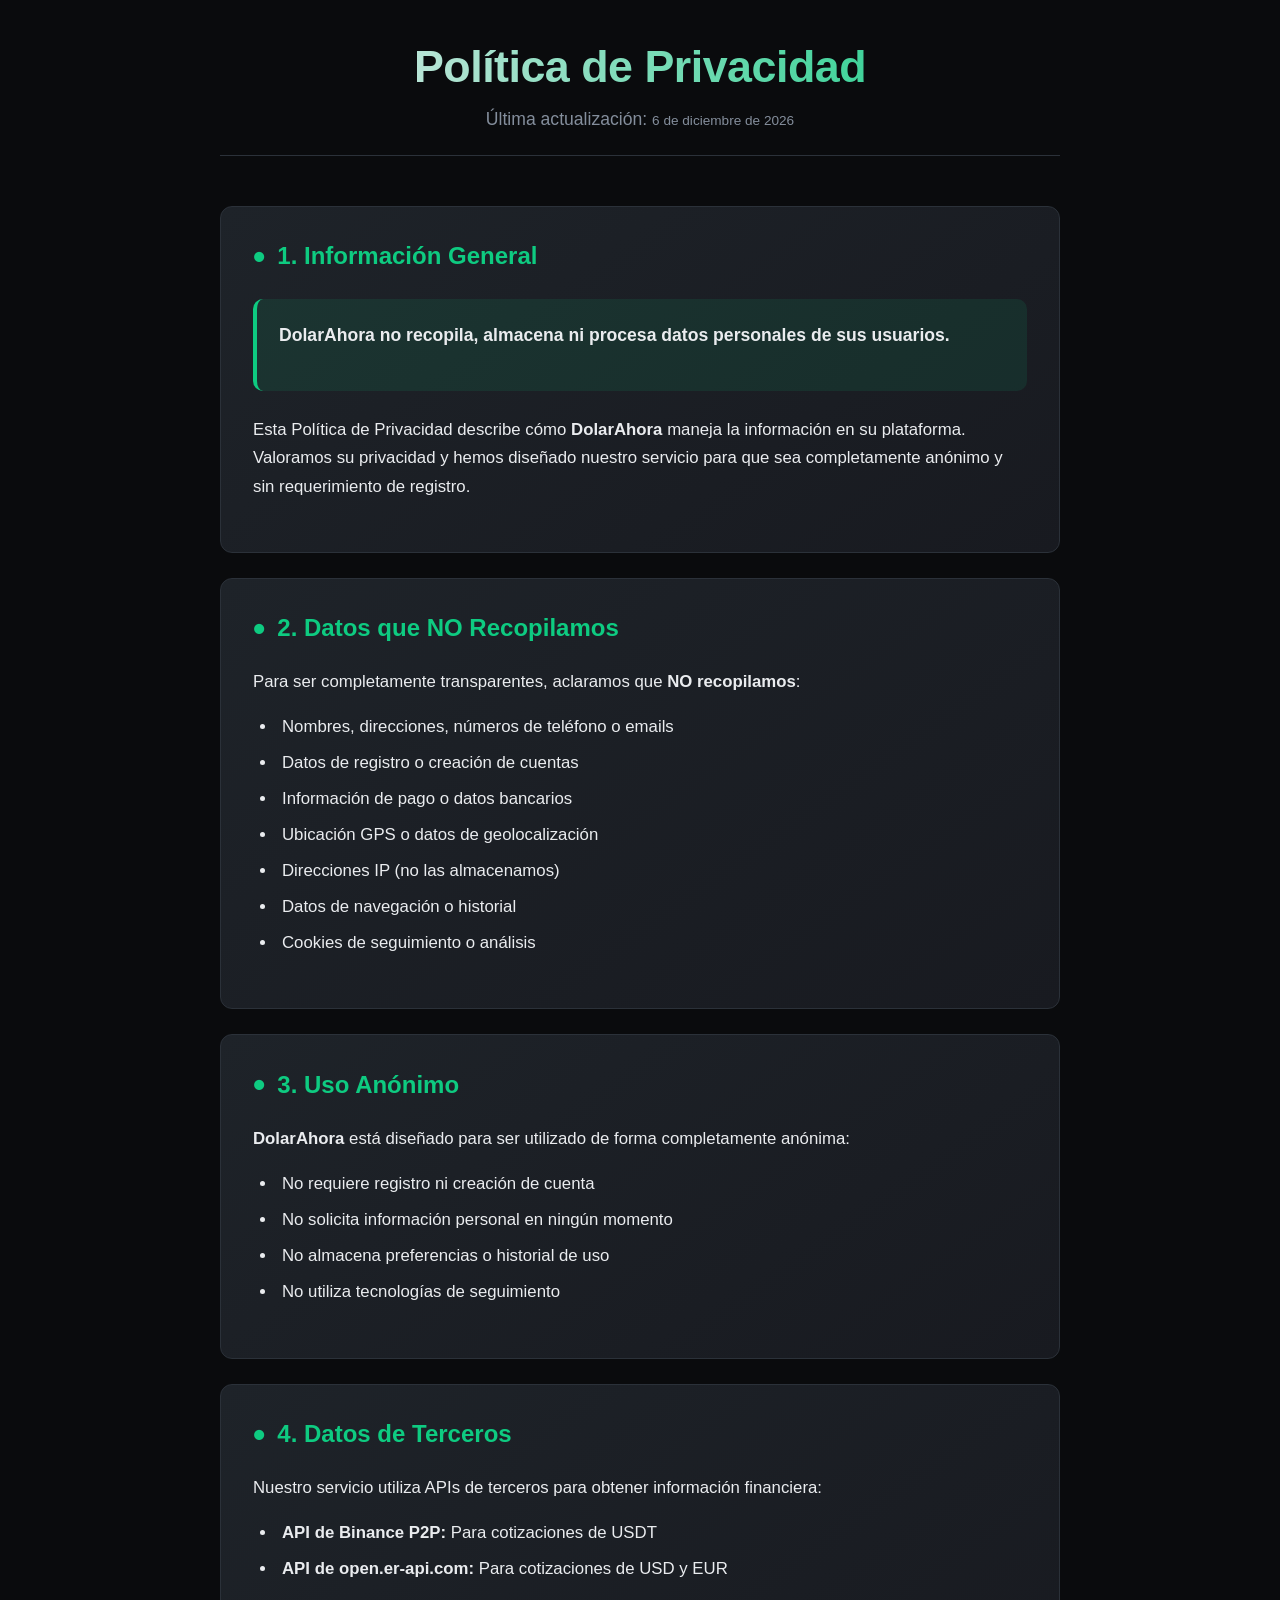
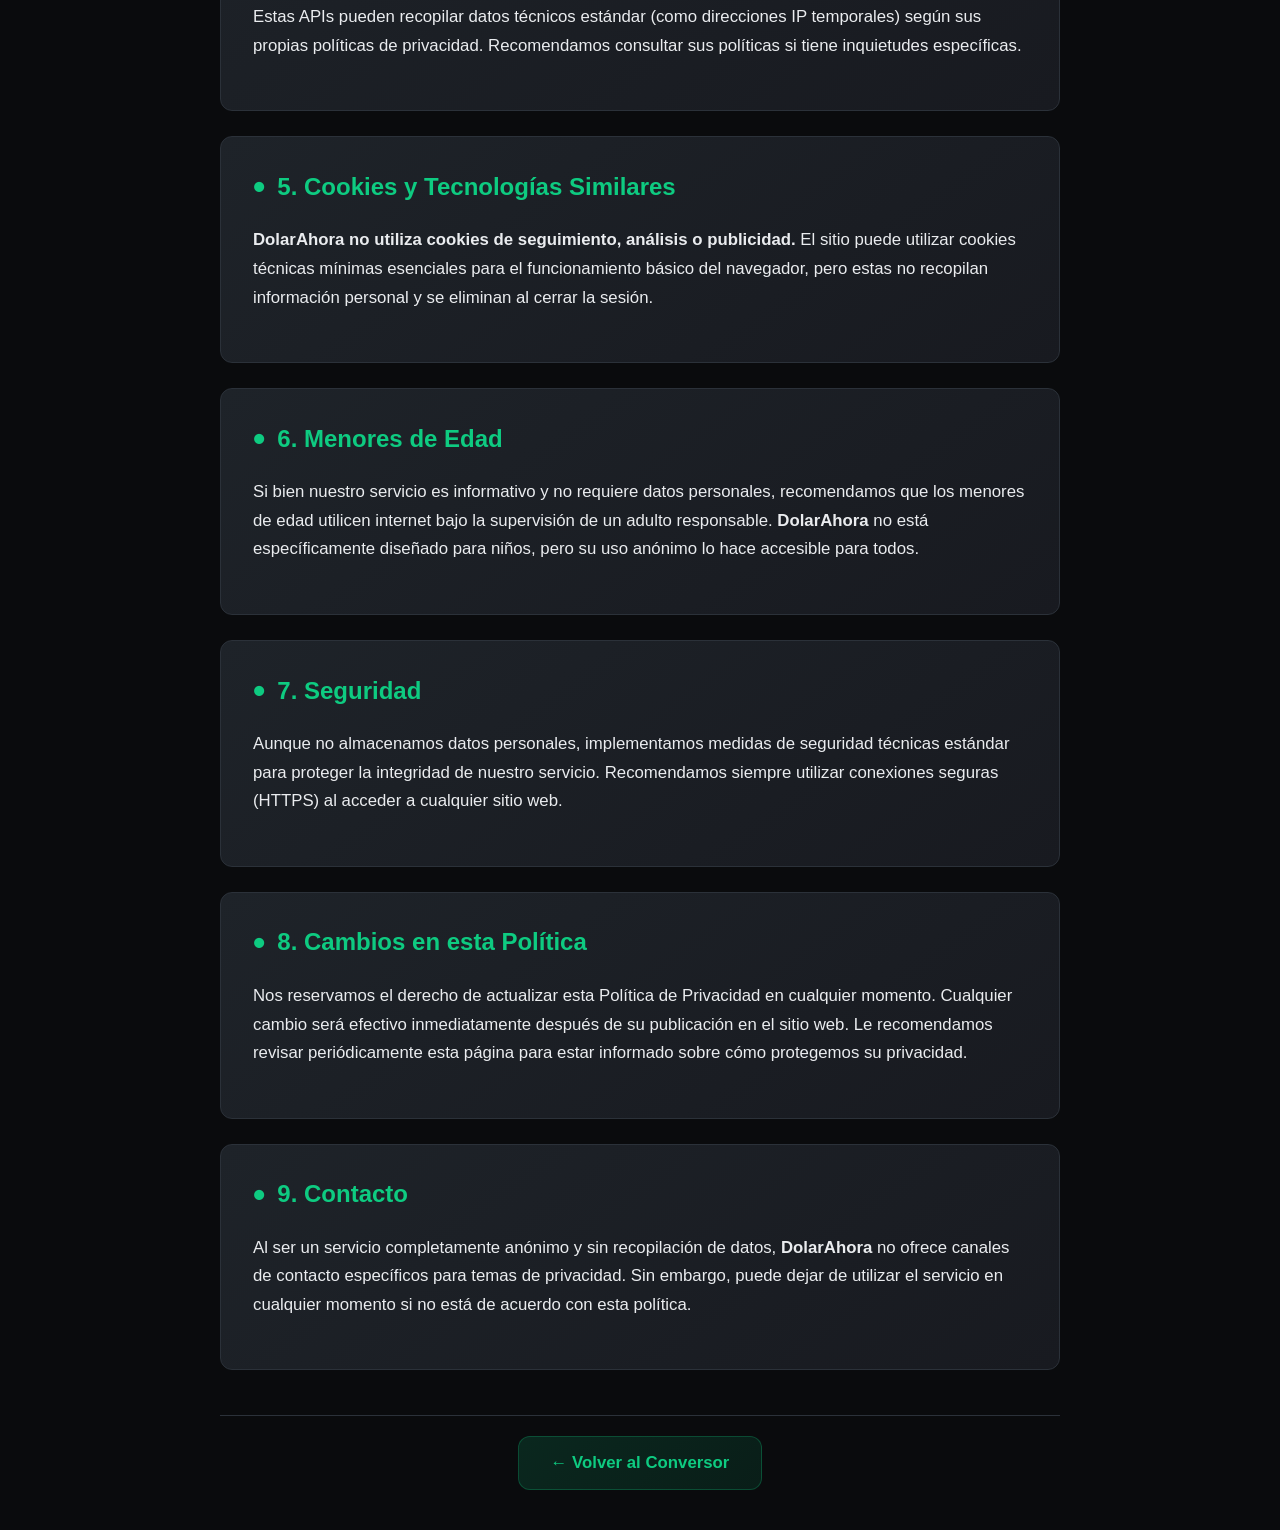
==== privacidad.html @ 1f5fb0c5 "Primer commit" ====
<!DOCTYPE html>
<html lang="es">
<head>
    <meta charset="UTF-8">
    <meta name="viewport" content="width=device-width, initial-scale=1.0">

    <link rel="icon" type="image/x-icon" href="logo.svg">
    <title>Política de Privacidad | DolarAhora</title>
    <link rel="stylesheet" href="style.css">
</head>
<body>
    <div class="contenedor-legal">
        <header class="encabezado-legal">
            <h1>Política de Privacidad</h1>
            <p class="subtitulo-legal">Última actualización: <span id="fechaActual"></span></p>
        </header>
        
        <main>
            <section class="seccion-legal">
                <h2 class="titulo-seccion">1. Información General</h2>
                <div class="contenido-seccion">
                    <div class="bloque-destacado bloque-informativo">
                        <p><strong>DolarAhora no recopila, almacena ni procesa datos personales de sus usuarios.</strong></p>
                    </div>
                    <p>Esta Política de Privacidad describe cómo <strong>DolarAhora</strong> maneja la información en su plataforma. Valoramos su privacidad y hemos diseñado nuestro servicio para que sea completamente anónimo y sin requerimiento de registro.</p>
                </div>
            </section>
            
            <section class="seccion-legal">
                <h2 class="titulo-seccion">2. Datos que NO Recopilamos</h2>
                <div class="contenido-seccion">
                    <p>Para ser completamente transparentes, aclaramos que <strong>NO recopilamos</strong>:</p>
                    <ul>
                        <li>Nombres, direcciones, números de teléfono o emails</li>
                        <li>Datos de registro o creación de cuentas</li>
                        <li>Información de pago o datos bancarios</li>
                        <li>Ubicación GPS o datos de geolocalización</li>
                        <li>Direcciones IP (no las almacenamos)</li>
                        <li>Datos de navegación o historial</li>
                        <li>Cookies de seguimiento o análisis</li>
                    </ul>
                </div>
            </section>
            
            <section class="seccion-legal">
                <h2 class="titulo-seccion">3. Uso Anónimo</h2>
                <div class="contenido-seccion">
                    <p><strong>DolarAhora</strong> está diseñado para ser utilizado de forma completamente anónima:</p>
                    <ul>
                        <li>No requiere registro ni creación de cuenta</li>
                        <li>No solicita información personal en ningún momento</li>
                        <li>No almacena preferencias o historial de uso</li>
                        <li>No utiliza tecnologías de seguimiento</li>
                    </ul>
                </div>
            </section>
            
            <section class="seccion-legal">
                <h2 class="titulo-seccion">4. Datos de Terceros</h2>
                <div class="contenido-seccion">
                    <p>Nuestro servicio utiliza APIs de terceros para obtener información financiera:</p>
                    <ul>
                        <li><strong>API de Binance P2P:</strong> Para cotizaciones de USDT</li>
                        <li><strong>API de open.er-api.com:</strong> Para cotizaciones de USD y EUR</li>
                    </ul>
                    <p>Estas APIs pueden recopilar datos técnicos estándar (como direcciones IP temporales) según sus propias políticas de privacidad. Recomendamos consultar sus políticas si tiene inquietudes específicas.</p>
                </div>
            </section>
            
            <section class="seccion-legal">
                <h2 class="titulo-seccion">5. Cookies y Tecnologías Similares</h2>
                <div class="contenido-seccion">
                    <p><strong>DolarAhora no utiliza cookies de seguimiento, análisis o publicidad.</strong> El sitio puede utilizar cookies técnicas mínimas esenciales para el funcionamiento básico del navegador, pero estas no recopilan información personal y se eliminan al cerrar la sesión.</p>
                </div>
            </section>
            
            <section class="seccion-legal">
                <h2 class="titulo-seccion">6. Menores de Edad</h2>
                <div class="contenido-seccion">
                    <p>Si bien nuestro servicio es informativo y no requiere datos personales, recomendamos que los menores de edad utilicen internet bajo la supervisión de un adulto responsable. <strong>DolarAhora</strong> no está específicamente diseñado para niños, pero su uso anónimo lo hace accesible para todos.</p>
                </div>
            </section>
            
            <section class="seccion-legal">
                <h2 class="titulo-seccion">7. Seguridad</h2>
                <div class="contenido-seccion">
                    <p>Aunque no almacenamos datos personales, implementamos medidas de seguridad técnicas estándar para proteger la integridad de nuestro servicio. Recomendamos siempre utilizar conexiones seguras (HTTPS) al acceder a cualquier sitio web.</p>
                </div>
            </section>
            
            <section class="seccion-legal">
                <h2 class="titulo-seccion">8. Cambios en esta Política</h2>
                <div class="contenido-seccion">
                    <p>Nos reservamos el derecho de actualizar esta Política de Privacidad en cualquier momento. Cualquier cambio será efectivo inmediatamente después de su publicación en el sitio web. Le recomendamos revisar periódicamente esta página para estar informado sobre cómo protegemos su privacidad.</p>
                </div>
            </section>
            
            <section class="seccion-legal">
                <h2 class="titulo-seccion">9. Contacto</h2>
                <div class="contenido-seccion">
                    <p>Al ser un servicio completamente anónimo y sin recopilación de datos, <strong>DolarAhora</strong> no ofrece canales de contacto específicos para temas de privacidad. Sin embargo, puede dejar de utilizar el servicio en cualquier momento si no está de acuerdo con esta política.</p>
                </div>
            </section>
            
            <div class="contenedor-boton">
                <a href="index.html" class="boton-volver">← Volver al Conversor</a>
            </div>
        </main>
    </div>
    
    <script>
        // Actualizar fecha automáticamente
        document.getElementById('fechaActual').textContent = new Date().toLocaleDateString('es-ES', {
            year: 'numeric',
            month: 'long',
            day: 'numeric'
        });
    </script>
</body>
</html>
---- style.css ----
/* =================== RESET Y CONFIGURACIÓN BASE =================== */ 
* {
    margin: 0;
    padding: 0;
    box-sizing: border-box;
    font-family: 'Inter', -apple-system, BlinkMacSystemFont, 'Segoe UI', Roboto, Oxygen, Ubuntu, sans-serif;
}

body {
    background-color: #0A0B0D;
    color: #EAECEF;
    min-height: 100vh;
    overflow-x: hidden;
}

.contenedorPrincipal {
    max-width: 1400px;
    margin: 0 auto;
    padding: 20px;
    min-height: 100vh;
    display: flex;
    flex-direction: column;
}

/* =================== CONTENEDORES LEGALES =================== */
.contenedor-legal {
    max-width: 900px;
    margin: 0 auto;
    padding: clamp(30px, 5vw, 40px) clamp(20px, 3vw, 30px);
    display: flex;
    flex-direction: column;
    min-height: 100vh;
}

/* =================== ENCABEZADO =================== */
.encabezadoPrincipal {
    display: flex;
    justify-content: space-between;
    align-items: center;
    padding: 20px 0;
    margin-bottom: 30px;
    border-bottom: 1px solid #2B3139;
    flex-wrap: wrap;
    gap: 15px;
}

.logo {
    min-width: 200px;
}

.logo h1 {
    font-size: clamp(1.8rem, 4vw, 2.2rem);
    font-weight: 700;
    background: linear-gradient(90deg, #EAECEF, #0ECB81);
    -webkit-background-clip: text;
    background-clip: text;
    color: transparent;
    letter-spacing: -0.5px;
    line-height: 1.2;
}

.resaltadoVerde {
    color: #0ECB81 !important;
}

.subtitulo {
    color: #848E9C;
    font-size: clamp(0.8rem, 2vw, 0.9rem);
    margin-top: 5px;
}

.encabezado-legal {
    text-align: center;
    margin-bottom: clamp(40px, 6vw, 50px);
    padding-bottom: 25px;
    border-bottom: 1px solid #2B3139;
}

.encabezado-legal h1 {
    font-size: clamp(2rem, 5vw, 2.8rem);
    font-weight: 700;
    background: linear-gradient(90deg, #EAECEF, #0ECB81);
    -webkit-background-clip: text;
    background-clip: text;
    color: transparent;
    margin-bottom: 15px;
    letter-spacing: -0.5px;
    line-height: 1.2;
}

.subtitulo-legal {
    color: #848E9C;
    font-size: clamp(0.95rem, 2vw, 1.1rem);
    font-weight: 400;
}

.indicadoresSuperior {
    display: flex;
    align-items: center;
    gap: 20px;
    flex-shrink: 0;
}

.indicadorTiempo {
    display: flex;
    flex-direction: column;
    align-items: flex-end;
    font-size: clamp(0.8rem, 2vw, 0.9rem);
    min-width: 150px;
}

#horaActual {
    font-size: clamp(1rem, 3vw, 1.2rem);
    font-weight: 600;
    color: #0ECB81;
    white-space: nowrap;
}

#fechaActual {
    color: #848E9C;
    font-size: clamp(0.75rem, 2vw, 0.85rem);
    text-align: right;
    line-height: 1.3;
}

/* =================== SECCIÓN PRINCIPAL =================== */
.contenidoPrincipal {
    margin-bottom: 40px;
    flex: 1;
}

.tituloSeccion {
    font-size: clamp(1.3rem, 4vw, 1.5rem);
    font-weight: 600;
    margin-bottom: 8px;
    color: #EAECEF;
}

.descripcionSeccion {
    color: #848E9C;
    font-size: clamp(0.85rem, 2vw, 0.95rem);
    margin-bottom: 25px;
}

/* =================== SECCIONES LEGALES =================== */
.seccion-legal {
    background: linear-gradient(145deg, #1E2329, #181A20);
    border: 1px solid #2B3139;
    border-radius: 12px;
    padding: clamp(25px, 4vw, 32px);
    margin-bottom: clamp(20px, 3vw, 25px);
    transition: all 0.3s ease;
    animation: desvanecerEntrada 0.5s ease-out;
}

.seccion-legal:hover {
    border-color: #3C424A;
    transform: translateY(-3px);
    box-shadow: 0 12px 30px rgba(14, 203, 129, 0.15);
}

.titulo-seccion {
    color: #0ECB81;
    font-size: clamp(1.3rem, 3vw, 1.5rem);
    margin-bottom: clamp(18px, 3vw, 22px);
    font-weight: 600;
    display: flex;
    align-items: center;
    gap: 12px;
}

.titulo-seccion::before {
    content: "•";
    color: #0ECB81;
    font-size: 2.2rem;
    line-height: 1;
}

.contenido-seccion {
    color: #EAECEF;
    font-size: clamp(0.95rem, 2vw, 1.05rem);
}

.contenido-seccion p {
    margin-bottom: clamp(14px, 2vw, 18px);
    line-height: 1.7;
}

.contenido-seccion ul {
    margin-left: 24px;
    margin-bottom: clamp(16px, 2vw, 20px);
}

.contenido-seccion li {
    margin-bottom: clamp(7px, 1vw, 9px);
    line-height: 1.6;
    padding-left: 5px;
}

/* =================== BLOQUES DESTACADOS LEGALES =================== */
.bloque-destacado {
    padding: clamp(18px, 3vw, 22px);
    border-radius: 10px;
    margin: clamp(20px, 3vw, 25px) 0;
    border-left: 4px solid;
    transition: all 0.3s ease;
}

.bloque-destacado:hover {
    transform: translateX(5px);
}

.bloque-advertencia {
    background-color: rgba(246, 70, 93, 0.1);
    border-left-color: #F6465D;
}

.bloque-informativo {
    background-color: rgba(14, 203, 129, 0.1);
    border-left-color: #0ECB81;
}

.bloque-destacado strong {
    display: block;
    margin-bottom: 10px;
    font-size: clamp(1rem, 2vw, 1.1rem);
    color: #EAECEF;
}

/* =================== TARJETAS DE MONEDAS =================== */
.contenedorTarjetas {
    display: grid;
    grid-template-columns: repeat(auto-fill, minmax(min(100%, 380px), 1fr));
    gap: 25px;
}

.tarjetaMoneda {
    background: linear-gradient(145deg, #1E2329, #181A20);
    border-radius: 12px;
    border: 1px solid #2B3139;
    overflow: hidden;
    transition: all 0.3s ease;
    padding: clamp(20px, 4vw, 25px);
    display: flex;
    flex-direction: column;
    min-height: 380px;
}

.tarjetaMoneda:hover {
    border-color: #3C424A;
    transform: translateY(-2px);
    box-shadow: 0 8px 25px rgba(14, 203, 129, 0.1);
}

/* ENCABEZADO DE TARJETA */
.encabezadoTarjeta {
    display: flex;
    align-items: center;
    margin-bottom: 25px;
    padding-bottom: 15px;
    border-bottom: 1px solid #2B3139;
    flex-wrap: wrap;
    gap: 10px;
}

.contenedorSimbolo {
    width: clamp(45px, 10vw, 50px);
    height: clamp(45px, 10vw, 50px);
    min-width: 45px;
    min-height: 45px;
    background: linear-gradient(135deg, #0ECB81, #1FD286);
    border-radius: 10px;
    display: flex;
    align-items: center;
    justify-content: center;
    margin-right: 15px;
    flex-shrink: 0;
}

.simboloMoneda {
    font-size: clamp(1.5rem, 4vw, 1.8rem);
    font-weight: 700;
    color: #FFFFFF;
    font-family: 'Arial', sans-serif;
    text-shadow: 0 1px 2px rgba(0, 0, 0, 0.3);
}

.infoMoneda {
    flex: 1;
    min-width: 150px;
}

.nombreMoneda {
    font-size: clamp(1.1rem, 3vw, 1.2rem);
    font-weight: 600;
    color: #EAECEF;
    margin-bottom: 3px;
    line-height: 1.3;
}

.codigoMoneda {
    font-size: clamp(0.8rem, 2vw, 0.9rem);
    color: #848E9C;
}

.estadoActualizacion {
    margin-left: 10px;
    flex-shrink: 0;
}

.etiquetaActualizado {
    background-color: rgba(14, 203, 129, 0.1);
    color: #0ECB81;
    padding: clamp(3px, 1vw, 4px) clamp(8px, 2vw, 10px);
    border-radius: 20px;
    font-size: clamp(0.75rem, 2vw, 0.8rem);
    font-weight: 500;
    white-space: nowrap;
    display: inline-block;
    max-width: 100%;
    overflow: hidden;
    text-overflow: ellipsis;
}

/* CUERPO DE LA TARJETA */
.cuerpoTarjeta {
    margin-bottom: 5px;
    flex: 1;
    display: flex;
    flex-direction: column;
}

.valorPrincipal {
    font-size: clamp(2rem, 5vw, 2.5rem);
    font-weight: 700;
    color: #EAECEF;
    margin-bottom: 20px;
    min-height: 60px;
    display: flex;
    align-items: center;
    line-height: 1.2;
}

.textoCarga {
    color: #848E9C;
    font-size: clamp(1.3rem, 4vw, 1.5rem);
    font-weight: 400;
}

/* =================== CALCULADORA =================== */
.calculadoraMoneda {
    background-color: rgba(43, 49, 57, 0.3);
    border-radius: 10px;
    padding: clamp(15px, 3vw, 20px);
    margin-top: 15px;
    flex: 1;
    display: flex;
    flex-direction: column;
}

.contenedorInputCalculadora {
    margin-bottom: 15px;
}

.etiquetaCalculadora {
    display: block;
    color: #848E9C;
    font-size: clamp(0.8rem, 2vw, 0.9rem);
    margin-bottom: 8px;
    font-weight: 500;
}

.grupoInput {
    display: flex;
    align-items: center;
    background-color: #2B3139;
    border: 1px solid #3C424A;
    border-radius: 8px;
    overflow: hidden;
    transition: border-color 0.3s ease;
    min-height: 48px;
}

.grupoInput:focus-within {
    border-color: #0ECB81;
}

.inputCalculadora {
    flex: 1;
    background: transparent;
    border: none;
    color: #EAECEF;
    font-size: clamp(1rem, 3vw, 1.1rem);
    font-weight: 500;
    padding: 12px 15px;
    outline: none;
    min-width: 0;
    width: 100%;
}

.inputCalculadora::-webkit-inner-spin-button,
.inputCalculadora::-webkit-outer-spin-button {
    -webkit-appearance: none;
    margin: 0;
}

.monedaInput {
    background-color: rgba(14, 203, 129, 0.1);
    color: #0ECB81;
    padding: clamp(10px, 2vw, 12px) clamp(12px, 2vw, 15px);
    font-size: clamp(0.8rem, 2vw, 0.9rem);
    font-weight: 600;
    border-left: 1px solid #3C424A;
    white-space: nowrap;
    min-width: 50px;
    text-align: center;
    flex-shrink: 0;
}

.resultadoCalculadora {
    margin-top: 15px;
    padding: clamp(12px, 3vw, 15px);
    background-color: rgba(14, 203, 129, 0.05);
    border-radius: 8px;
    border: 1px solid rgba(14, 203, 129, 0.1);
    flex-shrink: 0;
}

.textoResultado {
    font-size: clamp(1.1rem, 4vw, 1.3rem);
    font-weight: 600;
    color: #0ECB81;
    display: block;
    text-align: center;
    line-height: 1.3;
}

.resultadoVerde {
    color: #0ECB81;
    font-weight: 700;
}

/* =================== MEJORAS PARA INPUTS =================== */
.grupoInput:focus-within {
    border-color: #0ECB81;
    box-shadow: 0 0 0 2px rgba(14, 203, 129, 0.2);
}

.inputCalculadora {
    user-select: text;
    -webkit-user-select: text;
    -moz-user-select: text;
    -ms-user-select: text;
}

.inputCalculadora[data-valor-temporal="vacio"] {
    color: #848E9C;
}

.textoError {
    color: #F6465D;
    font-weight: 500;
}

.textoResultado {
    transition: all 0.3s ease;
    min-height: 1.5em;
}

/* =================== BOTONES Y ENLACES LEGALES =================== */
.contenedor-boton {
    text-align: center;
    margin-top: clamp(35px, 5vw, 45px);
    padding-top: 20px;
    border-top: 1px solid #2B3139;
}

.boton-volver {
    display: inline-flex;
    align-items: center;
    gap: clamp(10px, 2vw, 12px);
    background: linear-gradient(135deg, rgba(14, 203, 129, 0.15), rgba(14, 203, 129, 0.1));
    color: #0ECB81;
    padding: clamp(14px, 2vw, 16px) clamp(25px, 4vw, 32px);
    border-radius: 12px;
    text-decoration: none;
    font-weight: 600;
    border: 1px solid rgba(14, 203, 129, 0.25);
    transition: all 0.3s ease;
    font-size: clamp(0.95rem, 2vw, 1.05rem);
    white-space: nowrap;
}

.boton-volver:hover {
    background: linear-gradient(135deg, rgba(14, 203, 129, 0.25), rgba(14, 203, 129, 0.2));
    border-color: rgba(14, 203, 129, 0.4);
    transform: translateY(-3px);
    box-shadow: 0 8px 20px rgba(14, 203, 129, 0.2);
}

/* =================== AVISO LEGAL (FOOTER) =================== */
.aviso-legal {
    background-color: rgba(246, 70, 93, 0.08);
    border: 1px solid rgba(246, 70, 93, 0.15);
    border-radius: 12px;
    padding: clamp(15px, 3vw, 18px);
    margin-top: 25px;
    font-size: 0.9rem;
    transition: all 0.3s ease;
}

.aviso-legal:hover {
    border-color: rgba(246, 70, 93, 0.25);
    transform: translateY(-2px);
}

.texto-aviso {
    color: #EAECEF;
    line-height: 1.6;
    text-align: center;
}

.texto-aviso a {
    color: #0ECB81;
    text-decoration: none;
    font-weight: 600;
    transition: all 0.3s ease;
    padding: 0 5px;
}

.texto-aviso a:hover {
    text-decoration: underline;
    color: #1FD286;
}

/* =================== PIE DE PÁGINA =================== */
.piePagina {
    padding: 25px 0;
    border-top: 1px solid #2B3139;
    margin-top: 30px;
    flex-shrink: 0;
}

.contenedorPie {
    display: flex;
    justify-content: space-between;
    align-items: center;
    flex-wrap: wrap;
    gap: 15px;
}

.textoPie {
    color: #848E9C;
    font-size: clamp(0.75rem, 2vw, 0.85rem);
    line-height: 1.4;
}

/* =================== RESPONSIVE ESPECÍFICO =================== */
@media (max-width: 768px) {
    .encabezadoPrincipal {
        flex-direction: column;
        align-items: stretch;
        text-align: center;
        gap: 15px;
    }
    
    .logo {
        min-width: auto;
        text-align: center;
    }
    
    .indicadoresSuperior {
        justify-content: center;
        width: 100%;
    }
    
    .indicadorTiempo {
        align-items: center;
        min-width: auto;
    }
    
    #fechaActual {
        text-align: center;
    }
    
    .encabezadoTarjeta {
        justify-content: space-between;
        gap: 10px;
    }
    
    .contenedorSimbolo {
        margin-right: 10px;
    }
    
    .estadoActualizacion {
        margin-left: 0;
        width: 100%;
        text-align: center;
        margin-top: 10px;
    }
    
    /* Responsive Legal */
    .contenedor-legal {
        padding: 25px 18px;
    }
    
    .encabezado-legal {
        margin-bottom: 35px;
    }
    
    .seccion-legal {
        padding: 22px;
        margin-bottom: 20px;
    }
    
    .titulo-seccion {
        font-size: 1.35rem;
        margin-bottom: 18px;
    }
    
    .boton-volver {
        width: 100%;
        justify-content: center;
        padding: 16px;
    }
    
    .aviso-legal {
        padding: 16px;
        font-size: 0.85rem;
    }
}

@media (max-width: 480px) {
    .contenedorPrincipal {
        padding: 15px;
    }
    
    .tarjetaMoneda {
        min-height: 350px;
    }
    
    .encabezadoTarjeta {
        flex-direction: column;
        align-items: flex-start;
        gap: 15px;
    }
    
    .contenedorSimbolo {
        align-self: center;
        margin-right: 0;
    }
    
    .infoMoneda {
        min-width: auto;
        width: 100%;
        text-align: center;
    }
    
    .estadoActualizacion {
        width: 100%;
        text-align: center;
    }
    
    .grupoInput {
        flex-direction: column;
        align-items: stretch;
        border-radius: 8px;
        overflow: visible;
    }
    
    .inputCalculadora {
        border-bottom: 1px solid #3C424A;
        border-radius: 8px 8px 0 0;
    }
    
    .monedaInput {
        border-left: none;
        border-top: 1px solid #3C424A;
        border-radius: 0 0 8px 8px;
        padding: 10px;
        min-width: auto;
    }
    
    .contenedorPie {
        flex-direction: column;
        text-align: center;
        gap: 10px;
    }
    
    /* Responsive Legal Mobile */
    .contenedor-legal {
        padding: 20px 15px;
    }
    
    .encabezado-legal h1 {
        font-size: 2.2rem;
    }
    
    .seccion-legal {
        padding: 20px 18px;
    }
    
    .titulo-seccion {
        font-size: 1.25rem;
        gap: 8px;
    }
    
    .titulo-seccion::before {
        font-size: 1.8rem;
    }
    
    .contenido-seccion {
        font-size: 1rem;
    }
    
    .bloque-destacado {
        padding: 18px 16px;
    }
}

@media (max-width: 360px) {
    .contenedorPrincipal {
        padding: 10px;
    }
    
    .tarjetaMoneda {
        padding: 15px;
    }
    
    .valorPrincipal {
        font-size: 1.8rem;
    }
    
    .simboloMoneda {
        font-size: 1.4rem;
    }
}

/* =================== ANIMACIONES =================== */
@keyframes parpadeoVerde {
    0%, 100% { opacity: 1; }
    50% { opacity: 0.7; }
}

.actualizando {
    animation: parpadeoVerde 1.5s infinite;
}

@keyframes desvanecerEntrada {
    from { opacity: 0; transform: translateY(10px); }
    to { opacity: 1; transform: translateY(0); }
}

.tarjetaMoneda {
    animation: desvanecerEntrada 0.5s ease-out;
}

@keyframes resaltarActualizacion {
    0% { background-color: rgba(14, 203, 129, 0.1); }
    50% { background-color: rgba(14, 203, 129, 0.3); }
    100% { background-color: rgba(14, 203, 129, 0.1); }
}

.resaltar {
    animation: resaltarActualizacion 1s ease;
}

@keyframes brilloSuave {
    0%, 100% { 
        box-shadow: 0 8px 25px rgba(14, 203, 129, 0.1);
    }
    50% { 
        box-shadow: 0 12px 30px rgba(14, 203, 129, 0.15);
    }
}

.seccion-legal:hover {
    animation: brilloSuave 2s infinite;
}

/* Animación escalonada para secciones legales */
.seccion-legal:nth-child(1) { animation-delay: 0.1s; }
.seccion-legal:nth-child(2) { animation-delay: 0.2s; }
.seccion-legal:nth-child(3) { animation-delay: 0.3s; }
.seccion-legal:nth-child(4) { animation-delay: 0.4s; }
.seccion-legal:nth-child(5) { animation-delay: 0.5s; }
.seccion-legal:nth-child(6) { animation-delay: 0.6s; }
.seccion-legal:nth-child(7) { animation-delay: 0.7s; }
.seccion-legal:nth-child(8) { animation-delay: 0.8s; }
.seccion-legal:nth-child(9) { animation-delay: 0.9s; }
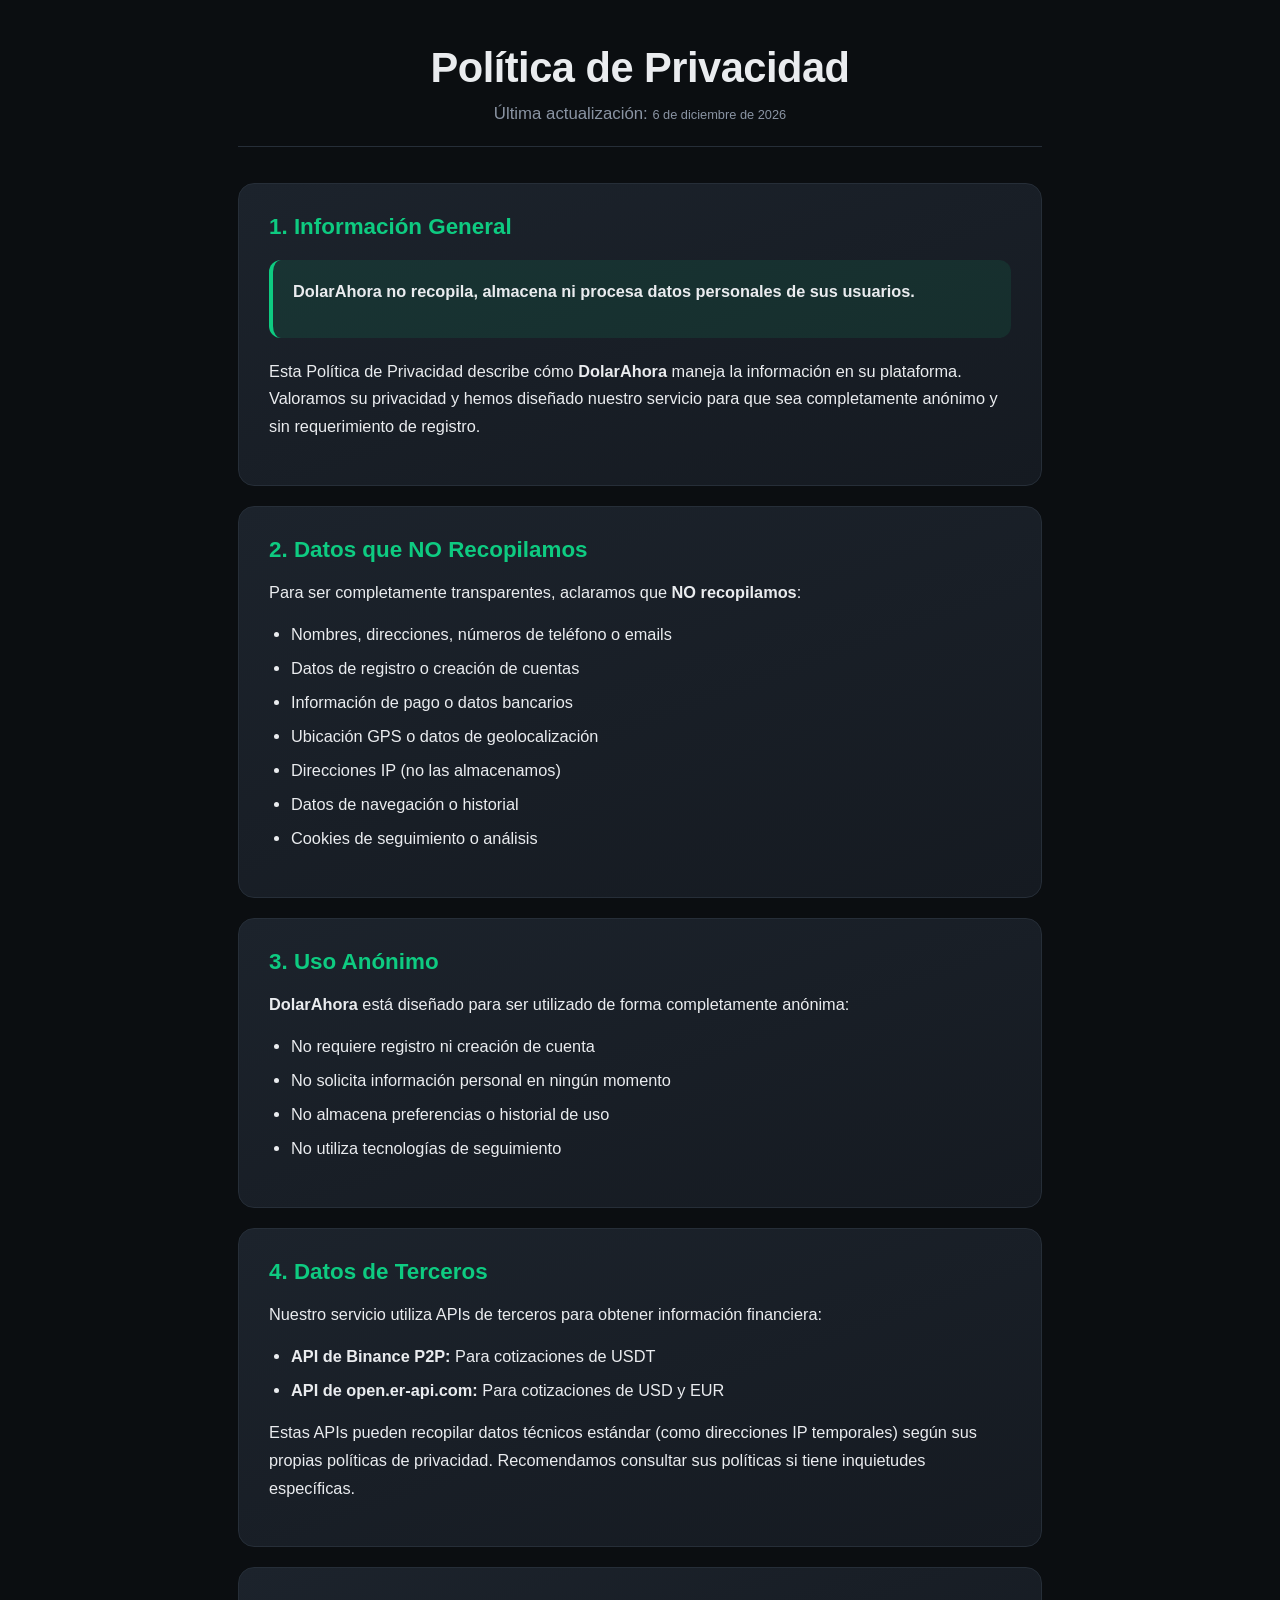
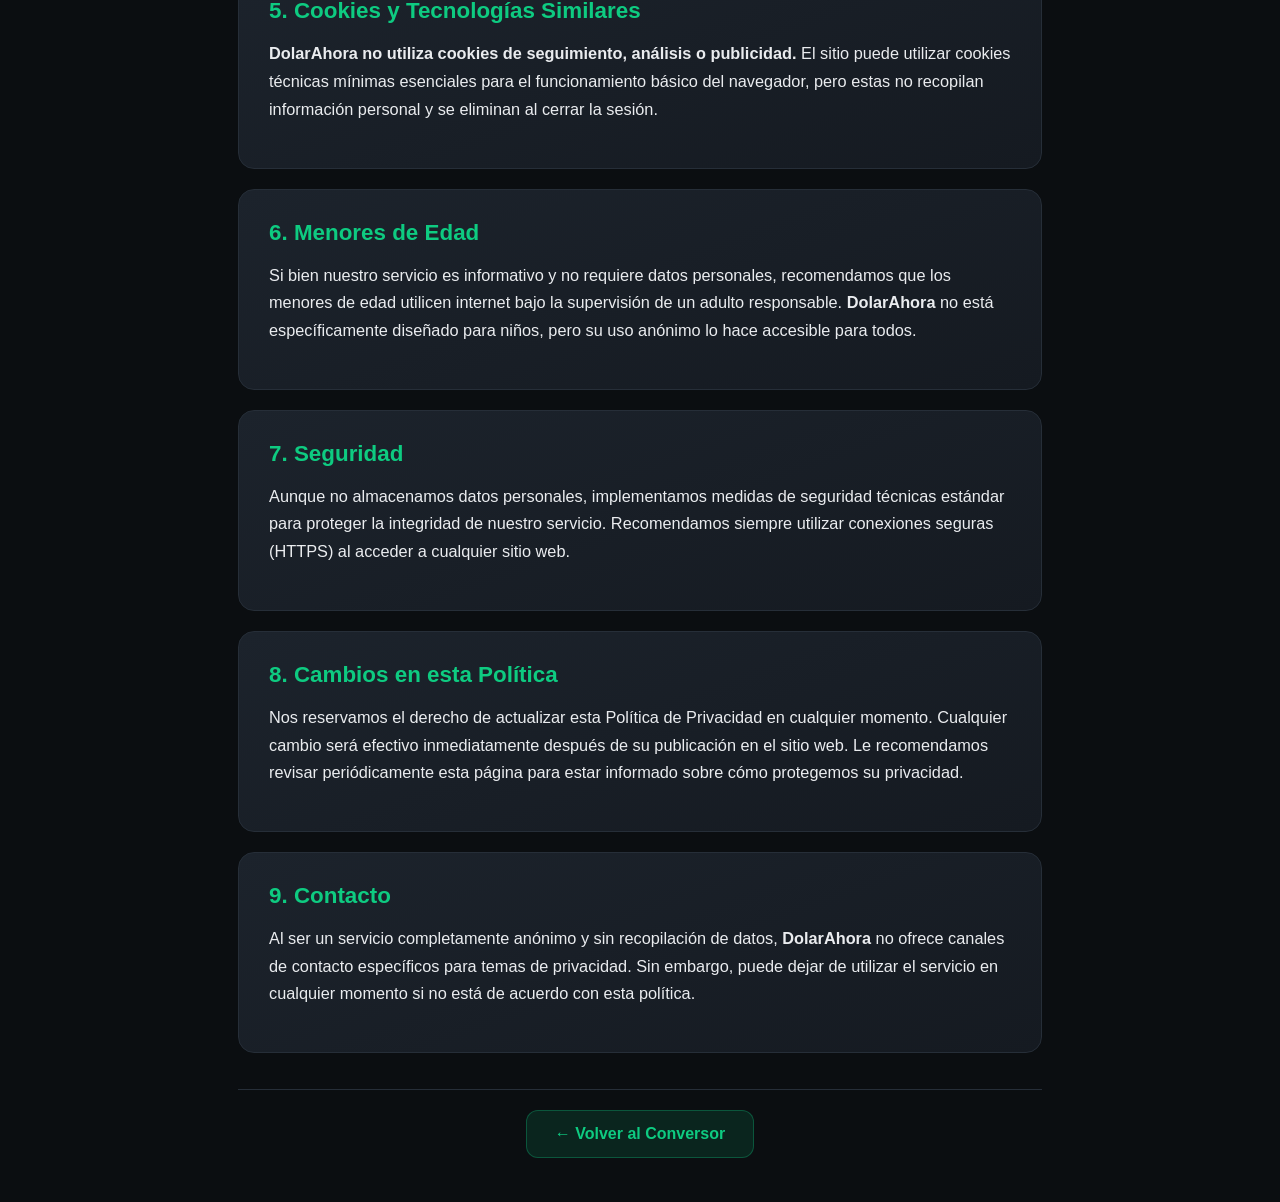
==== commit af0d190b: "Proxy serverless para USDT, rediseño de UI y nuevo logo Co-Authored-By: Claude Sonnet 5.5 <noreply@a" ====
--- a/privacidad.html
+++ b/privacidad.html
@@ -4,7 +4,7 @@
     <meta charset="UTF-8">
     <meta name="viewport" content="width=device-width, initial-scale=1.0">
 
-    <link rel="icon" type="image/x-icon" href="logo.svg">
+    <link rel="icon" type="image/svg+xml" href="logo.svg">
     <title>Política de Privacidad | DolarAhora</title>
     <link rel="stylesheet" href="style.css">
 </head>
--- a/style.css
+++ b/style.css
@@ -1,790 +1,455 @@
-/* =================== RESET Y CONFIGURACIÓN BASE =================== */ 
+:root {
+    --fondo: #0B0E11;
+    --superficie: #151A21;
+    --superficie-2: #1C232C;
+    --borde: #262E38;
+    --texto: #EAECEF;
+    --texto-suave: #8A94A3;
+    --verde: #0ECB81;
+    --rojo: #F6465D;
+    --radio: 16px;
+}
+
 * {
     margin: 0;
     padding: 0;
     box-sizing: border-box;
-    font-family: 'Inter', -apple-system, BlinkMacSystemFont, 'Segoe UI', Roboto, Oxygen, Ubuntu, sans-serif;
+    font-family: 'Inter', -apple-system, BlinkMacSystemFont, 'Segoe UI', Roboto, sans-serif;
 }
 
 body {
-    background-color: #0A0B0D;
-    color: #EAECEF;
+    background:
+        radial-gradient(900px 400px at 15% -10%, rgba(14, 203, 129, 0.12), transparent 60%),
+        var(--fondo);
+    color: var(--texto);
     min-height: 100vh;
     overflow-x: hidden;
 }
 
 .contenedorPrincipal {
-    max-width: 1400px;
+    max-width: 1120px;
     margin: 0 auto;
-    padding: 20px;
+    padding: 24px 20px;
     min-height: 100vh;
     display: flex;
     flex-direction: column;
 }
 
-/* =================== CONTENEDORES LEGALES =================== */
+/* =================== ENCABEZADO =================== */
+.encabezadoPrincipal {
+    display: flex;
+    justify-content: space-between;
+    align-items: center;
+    gap: 16px;
+    padding-bottom: 20px;
+    margin-bottom: 32px;
+    border-bottom: 1px solid var(--borde);
+}
+
+.logo {
+    display: flex;
+    align-items: center;
+    gap: 12px;
+    text-decoration: none;
+    color: inherit;
+}
+
+.logo img {
+    border-radius: 12px;
+    box-shadow: 0 6px 18px rgba(14, 203, 129, 0.25);
+}
+
+.logo h1 {
+    font-size: 1.5rem;
+    font-weight: 700;
+    letter-spacing: -0.5px;
+    line-height: 1.1;
+}
+
+.resaltadoVerde { color: var(--verde); }
+
+.subtitulo {
+    color: var(--texto-suave);
+    font-size: 0.8rem;
+    margin-top: 3px;
+}
+
+.indicadorTiempo {
+    display: flex;
+    flex-direction: column;
+    align-items: flex-end;
+    gap: 2px;
+}
+
+#horaActual {
+    font-size: 1.25rem;
+    font-weight: 600;
+    font-variant-numeric: tabular-nums;
+    color: var(--verde);
+}
+
+#fechaActual {
+    color: var(--texto-suave);
+    font-size: 0.8rem;
+}
+
+/* =================== SECCIÓN PRINCIPAL =================== */
+.contenidoPrincipal { flex: 1; }
+
+.tituloSeccion {
+    font-size: 1.4rem;
+    font-weight: 700;
+    letter-spacing: -0.3px;
+}
+
+.descripcionSeccion {
+    color: var(--texto-suave);
+    font-size: 0.9rem;
+    margin: 4px 0 22px;
+}
+
+.contenedorTarjetas {
+    display: grid;
+    grid-template-columns: repeat(auto-fit, minmax(min(100%, 320px), 1fr));
+    gap: 20px;
+}
+
+.tarjetaMoneda {
+    background: linear-gradient(160deg, var(--superficie-2), var(--superficie));
+    border: 1px solid var(--borde);
+    border-radius: var(--radio);
+    padding: 22px;
+    display: flex;
+    flex-direction: column;
+    gap: 18px;
+    transition: border-color 0.2s, transform 0.2s;
+    animation: desvanecerEntrada 0.4s ease-out both;
+}
+
+.tarjetaMoneda:nth-child(2) { animation-delay: 0.07s; }
+.tarjetaMoneda:nth-child(3) { animation-delay: 0.14s; }
+
+.tarjetaMoneda:hover {
+    border-color: rgba(14, 203, 129, 0.45);
+    transform: translateY(-2px);
+}
+
+.encabezadoTarjeta {
+    display: flex;
+    align-items: center;
+    gap: 12px;
+}
+
+.simboloMoneda {
+    width: 42px;
+    height: 42px;
+    flex-shrink: 0;
+    display: grid;
+    place-items: center;
+    font-size: 1.35rem;
+    font-weight: 700;
+    color: var(--verde);
+    background: rgba(14, 203, 129, 0.12);
+    border-radius: 12px;
+}
+
+.infoMoneda { flex: 1; min-width: 0; }
+
+.nombreMoneda {
+    font-size: 1rem;
+    font-weight: 600;
+    white-space: nowrap;
+    overflow: hidden;
+    text-overflow: ellipsis;
+}
+
+.codigoMoneda {
+    font-size: 0.78rem;
+    color: var(--texto-suave);
+    margin-top: 2px;
+}
+
+.etiquetaActualizado {
+    background: rgba(14, 203, 129, 0.1);
+    color: var(--verde);
+    padding: 4px 10px;
+    border-radius: 999px;
+    font-size: 0.72rem;
+    font-weight: 500;
+    white-space: nowrap;
+}
+
+.valorPrincipal {
+    font-size: clamp(2.2rem, 5vw, 2.7rem);
+    font-weight: 700;
+    letter-spacing: -1px;
+    font-variant-numeric: tabular-nums;
+    line-height: 1.1;
+}
+
+.valorMoneda {
+    font-size: 1rem;
+    font-weight: 500;
+    color: var(--texto-suave);
+    letter-spacing: 0;
+}
+
+.textoCarga {
+    color: var(--texto-suave);
+    font-size: 1.3rem;
+    font-weight: 400;
+}
+
+.textoError {
+    color: var(--rojo);
+    font-size: 1.2rem;
+    font-weight: 500;
+}
+
+/* =================== CALCULADORA =================== */
+.calculadoraMoneda {
+    margin-top: auto;
+    padding-top: 18px;
+    border-top: 1px solid var(--borde);
+}
+
+.etiquetaCalculadora {
+    display: block;
+    color: var(--texto-suave);
+    font-size: 0.78rem;
+    margin-bottom: 8px;
+}
+
+.grupoInput {
+    display: flex;
+    align-items: stretch;
+    background: var(--fondo);
+    border: 1px solid var(--borde);
+    border-radius: 12px;
+    overflow: hidden;
+    transition: border-color 0.2s, box-shadow 0.2s;
+}
+
+.grupoInput:focus-within {
+    border-color: var(--verde);
+    box-shadow: 0 0 0 3px rgba(14, 203, 129, 0.18);
+}
+
+.inputCalculadora {
+    flex: 1;
+    min-width: 0;
+    background: transparent;
+    border: none;
+    outline: none;
+    color: var(--texto);
+    font-size: 1.1rem;
+    font-weight: 500;
+    padding: 12px 14px;
+}
+
+.inputCalculadora[data-valor-temporal="vacio"] { color: var(--texto-suave); }
+
+.monedaInput {
+    display: grid;
+    place-items: center;
+    padding: 0 14px;
+    font-size: 0.8rem;
+    font-weight: 600;
+    color: var(--verde);
+    background: rgba(14, 203, 129, 0.08);
+    border-left: 1px solid var(--borde);
+}
+
+.textoResultado {
+    margin-top: 12px;
+    min-height: 1.6em;
+    font-size: 1rem;
+    color: var(--texto-suave);
+    text-align: center;
+}
+
+.resultadoVerde {
+    color: var(--verde);
+    font-weight: 700;
+}
+
+/* =================== PIE =================== */
+.piePagina { margin-top: 36px; }
+
+.aviso-legal {
+    background: rgba(246, 70, 93, 0.06);
+    border: 1px solid rgba(246, 70, 93, 0.14);
+    border-radius: 12px;
+    padding: 16px 18px;
+    display: grid;
+    gap: 10px;
+}
+
+.texto-aviso {
+    color: var(--texto-suave);
+    font-size: 0.78rem;
+    line-height: 1.6;
+    text-align: center;
+}
+
+.texto-aviso strong { color: var(--texto); }
+
+.texto-aviso a {
+    color: var(--verde);
+    text-decoration: none;
+    font-weight: 600;
+    padding: 0 6px;
+}
+
+.texto-aviso a:hover { text-decoration: underline; }
+
+/* =================== PÁGINAS LEGALES =================== */
 .contenedor-legal {
-    max-width: 900px;
+    max-width: 860px;
     margin: 0 auto;
-    padding: clamp(30px, 5vw, 40px) clamp(20px, 3vw, 30px);
+    padding: clamp(28px, 5vw, 44px) clamp(16px, 3vw, 28px);
     display: flex;
     flex-direction: column;
     min-height: 100vh;
 }
 
-/* =================== ENCABEZADO =================== */
-.encabezadoPrincipal {
-    display: flex;
-    justify-content: space-between;
-    align-items: center;
-    padding: 20px 0;
-    margin-bottom: 30px;
-    border-bottom: 1px solid #2B3139;
-    flex-wrap: wrap;
-    gap: 15px;
-}
-
-.logo {
-    min-width: 200px;
-}
-
-.logo h1 {
-    font-size: clamp(1.8rem, 4vw, 2.2rem);
-    font-weight: 700;
-    background: linear-gradient(90deg, #EAECEF, #0ECB81);
-    -webkit-background-clip: text;
-    background-clip: text;
-    color: transparent;
-    letter-spacing: -0.5px;
-    line-height: 1.2;
-}
-
-.resaltadoVerde {
-    color: #0ECB81 !important;
-}
-
-.subtitulo {
-    color: #848E9C;
-    font-size: clamp(0.8rem, 2vw, 0.9rem);
-    margin-top: 5px;
-}
-
 .encabezado-legal {
     text-align: center;
-    margin-bottom: clamp(40px, 6vw, 50px);
-    padding-bottom: 25px;
-    border-bottom: 1px solid #2B3139;
+    margin-bottom: 36px;
+    padding-bottom: 22px;
+    border-bottom: 1px solid var(--borde);
 }
 
 .encabezado-legal h1 {
-    font-size: clamp(2rem, 5vw, 2.8rem);
-    font-weight: 700;
-    background: linear-gradient(90deg, #EAECEF, #0ECB81);
-    -webkit-background-clip: text;
-    background-clip: text;
-    color: transparent;
-    margin-bottom: 15px;
+    font-size: clamp(1.9rem, 5vw, 2.6rem);
+    font-weight: 700;
     letter-spacing: -0.5px;
-    line-height: 1.2;
+    margin-bottom: 12px;
 }
 
 .subtitulo-legal {
-    color: #848E9C;
-    font-size: clamp(0.95rem, 2vw, 1.1rem);
-    font-weight: 400;
-}
-
-.indicadoresSuperior {
-    display: flex;
-    align-items: center;
-    gap: 20px;
-    flex-shrink: 0;
-}
-
-.indicadorTiempo {
-    display: flex;
-    flex-direction: column;
-    align-items: flex-end;
-    font-size: clamp(0.8rem, 2vw, 0.9rem);
-    min-width: 150px;
-}
-
-#horaActual {
-    font-size: clamp(1rem, 3vw, 1.2rem);
-    font-weight: 600;
-    color: #0ECB81;
-    white-space: nowrap;
-}
-
-#fechaActual {
-    color: #848E9C;
-    font-size: clamp(0.75rem, 2vw, 0.85rem);
-    text-align: right;
-    line-height: 1.3;
-}
-
-/* =================== SECCIÓN PRINCIPAL =================== */
-.contenidoPrincipal {
-    margin-bottom: 40px;
-    flex: 1;
-}
-
-.tituloSeccion {
-    font-size: clamp(1.3rem, 4vw, 1.5rem);
-    font-weight: 600;
+    color: var(--texto-suave);
+    font-size: clamp(0.95rem, 2vw, 1.05rem);
+}
+
+.seccion-legal {
+    background: linear-gradient(160deg, var(--superficie-2), var(--superficie));
+    border: 1px solid var(--borde);
+    border-radius: var(--radio);
+    padding: clamp(20px, 4vw, 30px);
+    margin-bottom: 20px;
+    animation: desvanecerEntrada 0.4s ease-out both;
+}
+
+.titulo-seccion {
+    color: var(--verde);
+    font-size: clamp(1.15rem, 3vw, 1.4rem);
+    margin-bottom: 16px;
+    font-weight: 600;
+}
+
+.contenido-seccion {
+    font-size: clamp(0.95rem, 2vw, 1.02rem);
+}
+
+.contenido-seccion p {
+    margin-bottom: 14px;
+    line-height: 1.7;
+}
+
+.contenido-seccion ul {
+    margin: 0 0 16px 22px;
+}
+
+.contenido-seccion li {
     margin-bottom: 8px;
-    color: #EAECEF;
-}
-
-.descripcionSeccion {
-    color: #848E9C;
-    font-size: clamp(0.85rem, 2vw, 0.95rem);
-    margin-bottom: 25px;
-}
-
-/* =================== SECCIONES LEGALES =================== */
-.seccion-legal {
-    background: linear-gradient(145deg, #1E2329, #181A20);
-    border: 1px solid #2B3139;
-    border-radius: 12px;
-    padding: clamp(25px, 4vw, 32px);
-    margin-bottom: clamp(20px, 3vw, 25px);
-    transition: all 0.3s ease;
-    animation: desvanecerEntrada 0.5s ease-out;
-}
-
-.seccion-legal:hover {
-    border-color: #3C424A;
-    transform: translateY(-3px);
-    box-shadow: 0 12px 30px rgba(14, 203, 129, 0.15);
-}
-
-.titulo-seccion {
-    color: #0ECB81;
-    font-size: clamp(1.3rem, 3vw, 1.5rem);
-    margin-bottom: clamp(18px, 3vw, 22px);
-    font-weight: 600;
-    display: flex;
-    align-items: center;
-    gap: 12px;
-}
-
-.titulo-seccion::before {
-    content: "•";
-    color: #0ECB81;
-    font-size: 2.2rem;
-    line-height: 1;
-}
-
-.contenido-seccion {
-    color: #EAECEF;
-    font-size: clamp(0.95rem, 2vw, 1.05rem);
-}
-
-.contenido-seccion p {
-    margin-bottom: clamp(14px, 2vw, 18px);
-    line-height: 1.7;
-}
-
-.contenido-seccion ul {
-    margin-left: 24px;
-    margin-bottom: clamp(16px, 2vw, 20px);
-}
-
-.contenido-seccion li {
-    margin-bottom: clamp(7px, 1vw, 9px);
     line-height: 1.6;
-    padding-left: 5px;
-}
-
-/* =================== BLOQUES DESTACADOS LEGALES =================== */
+}
+
 .bloque-destacado {
-    padding: clamp(18px, 3vw, 22px);
-    border-radius: 10px;
-    margin: clamp(20px, 3vw, 25px) 0;
+    padding: 18px 20px;
+    border-radius: 12px;
+    margin: 20px 0;
     border-left: 4px solid;
-    transition: all 0.3s ease;
-}
-
-.bloque-destacado:hover {
-    transform: translateX(5px);
-}
-
-.bloque-advertencia {
-    background-color: rgba(246, 70, 93, 0.1);
-    border-left-color: #F6465D;
-}
-
-.bloque-informativo {
-    background-color: rgba(14, 203, 129, 0.1);
-    border-left-color: #0ECB81;
 }
 
 .bloque-destacado strong {
     display: block;
-    margin-bottom: 10px;
-    font-size: clamp(1rem, 2vw, 1.1rem);
-    color: #EAECEF;
-}
-
-/* =================== TARJETAS DE MONEDAS =================== */
-.contenedorTarjetas {
-    display: grid;
-    grid-template-columns: repeat(auto-fill, minmax(min(100%, 380px), 1fr));
-    gap: 25px;
-}
-
-.tarjetaMoneda {
-    background: linear-gradient(145deg, #1E2329, #181A20);
-    border-radius: 12px;
-    border: 1px solid #2B3139;
-    overflow: hidden;
-    transition: all 0.3s ease;
-    padding: clamp(20px, 4vw, 25px);
-    display: flex;
-    flex-direction: column;
-    min-height: 380px;
-}
-
-.tarjetaMoneda:hover {
-    border-color: #3C424A;
-    transform: translateY(-2px);
-    box-shadow: 0 8px 25px rgba(14, 203, 129, 0.1);
-}
-
-/* ENCABEZADO DE TARJETA */
-.encabezadoTarjeta {
-    display: flex;
-    align-items: center;
-    margin-bottom: 25px;
-    padding-bottom: 15px;
-    border-bottom: 1px solid #2B3139;
-    flex-wrap: wrap;
-    gap: 10px;
-}
-
-.contenedorSimbolo {
-    width: clamp(45px, 10vw, 50px);
-    height: clamp(45px, 10vw, 50px);
-    min-width: 45px;
-    min-height: 45px;
-    background: linear-gradient(135deg, #0ECB81, #1FD286);
-    border-radius: 10px;
-    display: flex;
-    align-items: center;
-    justify-content: center;
-    margin-right: 15px;
-    flex-shrink: 0;
-}
-
-.simboloMoneda {
-    font-size: clamp(1.5rem, 4vw, 1.8rem);
-    font-weight: 700;
-    color: #FFFFFF;
-    font-family: 'Arial', sans-serif;
-    text-shadow: 0 1px 2px rgba(0, 0, 0, 0.3);
-}
-
-.infoMoneda {
-    flex: 1;
-    min-width: 150px;
-}
-
-.nombreMoneda {
-    font-size: clamp(1.1rem, 3vw, 1.2rem);
-    font-weight: 600;
-    color: #EAECEF;
-    margin-bottom: 3px;
-    line-height: 1.3;
-}
-
-.codigoMoneda {
-    font-size: clamp(0.8rem, 2vw, 0.9rem);
-    color: #848E9C;
-}
-
-.estadoActualizacion {
-    margin-left: 10px;
-    flex-shrink: 0;
-}
-
-.etiquetaActualizado {
-    background-color: rgba(14, 203, 129, 0.1);
-    color: #0ECB81;
-    padding: clamp(3px, 1vw, 4px) clamp(8px, 2vw, 10px);
-    border-radius: 20px;
-    font-size: clamp(0.75rem, 2vw, 0.8rem);
-    font-weight: 500;
-    white-space: nowrap;
-    display: inline-block;
-    max-width: 100%;
-    overflow: hidden;
-    text-overflow: ellipsis;
-}
-
-/* CUERPO DE LA TARJETA */
-.cuerpoTarjeta {
-    margin-bottom: 5px;
-    flex: 1;
-    display: flex;
-    flex-direction: column;
-}
-
-.valorPrincipal {
-    font-size: clamp(2rem, 5vw, 2.5rem);
-    font-weight: 700;
-    color: #EAECEF;
-    margin-bottom: 20px;
-    min-height: 60px;
-    display: flex;
-    align-items: center;
-    line-height: 1.2;
-}
-
-.textoCarga {
-    color: #848E9C;
-    font-size: clamp(1.3rem, 4vw, 1.5rem);
-    font-weight: 400;
-}
-
-/* =================== CALCULADORA =================== */
-.calculadoraMoneda {
-    background-color: rgba(43, 49, 57, 0.3);
-    border-radius: 10px;
-    padding: clamp(15px, 3vw, 20px);
-    margin-top: 15px;
-    flex: 1;
-    display: flex;
-    flex-direction: column;
-}
-
-.contenedorInputCalculadora {
-    margin-bottom: 15px;
-}
-
-.etiquetaCalculadora {
-    display: block;
-    color: #848E9C;
-    font-size: clamp(0.8rem, 2vw, 0.9rem);
     margin-bottom: 8px;
-    font-weight: 500;
-}
-
-.grupoInput {
-    display: flex;
-    align-items: center;
-    background-color: #2B3139;
-    border: 1px solid #3C424A;
-    border-radius: 8px;
-    overflow: hidden;
-    transition: border-color 0.3s ease;
-    min-height: 48px;
-}
-
-.grupoInput:focus-within {
-    border-color: #0ECB81;
-}
-
-.inputCalculadora {
-    flex: 1;
-    background: transparent;
-    border: none;
-    color: #EAECEF;
-    font-size: clamp(1rem, 3vw, 1.1rem);
-    font-weight: 500;
-    padding: 12px 15px;
-    outline: none;
-    min-width: 0;
-    width: 100%;
-}
-
-.inputCalculadora::-webkit-inner-spin-button,
-.inputCalculadora::-webkit-outer-spin-button {
-    -webkit-appearance: none;
-    margin: 0;
-}
-
-.monedaInput {
-    background-color: rgba(14, 203, 129, 0.1);
-    color: #0ECB81;
-    padding: clamp(10px, 2vw, 12px) clamp(12px, 2vw, 15px);
-    font-size: clamp(0.8rem, 2vw, 0.9rem);
-    font-weight: 600;
-    border-left: 1px solid #3C424A;
-    white-space: nowrap;
-    min-width: 50px;
-    text-align: center;
-    flex-shrink: 0;
-}
-
-.resultadoCalculadora {
-    margin-top: 15px;
-    padding: clamp(12px, 3vw, 15px);
-    background-color: rgba(14, 203, 129, 0.05);
-    border-radius: 8px;
-    border: 1px solid rgba(14, 203, 129, 0.1);
-    flex-shrink: 0;
-}
-
-.textoResultado {
-    font-size: clamp(1.1rem, 4vw, 1.3rem);
-    font-weight: 600;
-    color: #0ECB81;
-    display: block;
-    text-align: center;
-    line-height: 1.3;
-}
-
-.resultadoVerde {
-    color: #0ECB81;
-    font-weight: 700;
-}
-
-/* =================== MEJORAS PARA INPUTS =================== */
-.grupoInput:focus-within {
-    border-color: #0ECB81;
-    box-shadow: 0 0 0 2px rgba(14, 203, 129, 0.2);
-}
-
-.inputCalculadora {
-    user-select: text;
-    -webkit-user-select: text;
-    -moz-user-select: text;
-    -ms-user-select: text;
-}
-
-.inputCalculadora[data-valor-temporal="vacio"] {
-    color: #848E9C;
-}
-
-.textoError {
-    color: #F6465D;
-    font-weight: 500;
-}
-
-.textoResultado {
-    transition: all 0.3s ease;
-    min-height: 1.5em;
-}
-
-/* =================== BOTONES Y ENLACES LEGALES =================== */
+}
+
+.bloque-advertencia {
+    background: rgba(246, 70, 93, 0.1);
+    border-left-color: var(--rojo);
+}
+
+.bloque-informativo {
+    background: rgba(14, 203, 129, 0.1);
+    border-left-color: var(--verde);
+}
+
 .contenedor-boton {
     text-align: center;
-    margin-top: clamp(35px, 5vw, 45px);
+    margin-top: 36px;
     padding-top: 20px;
-    border-top: 1px solid #2B3139;
+    border-top: 1px solid var(--borde);
 }
 
 .boton-volver {
     display: inline-flex;
     align-items: center;
-    gap: clamp(10px, 2vw, 12px);
-    background: linear-gradient(135deg, rgba(14, 203, 129, 0.15), rgba(14, 203, 129, 0.1));
-    color: #0ECB81;
-    padding: clamp(14px, 2vw, 16px) clamp(25px, 4vw, 32px);
+    gap: 10px;
+    background: rgba(14, 203, 129, 0.12);
+    color: var(--verde);
+    padding: 14px 28px;
     border-radius: 12px;
     text-decoration: none;
     font-weight: 600;
-    border: 1px solid rgba(14, 203, 129, 0.25);
-    transition: all 0.3s ease;
-    font-size: clamp(0.95rem, 2vw, 1.05rem);
-    white-space: nowrap;
+    border: 1px solid rgba(14, 203, 129, 0.3);
+    transition: background 0.2s, transform 0.2s;
 }
 
 .boton-volver:hover {
-    background: linear-gradient(135deg, rgba(14, 203, 129, 0.25), rgba(14, 203, 129, 0.2));
-    border-color: rgba(14, 203, 129, 0.4);
-    transform: translateY(-3px);
-    box-shadow: 0 8px 20px rgba(14, 203, 129, 0.2);
-}
-
-/* =================== AVISO LEGAL (FOOTER) =================== */
-.aviso-legal {
-    background-color: rgba(246, 70, 93, 0.08);
-    border: 1px solid rgba(246, 70, 93, 0.15);
-    border-radius: 12px;
-    padding: clamp(15px, 3vw, 18px);
-    margin-top: 25px;
-    font-size: 0.9rem;
-    transition: all 0.3s ease;
-}
-
-.aviso-legal:hover {
-    border-color: rgba(246, 70, 93, 0.25);
+    background: rgba(14, 203, 129, 0.22);
     transform: translateY(-2px);
-}
-
-.texto-aviso {
-    color: #EAECEF;
-    line-height: 1.6;
-    text-align: center;
-}
-
-.texto-aviso a {
-    color: #0ECB81;
-    text-decoration: none;
-    font-weight: 600;
-    transition: all 0.3s ease;
-    padding: 0 5px;
-}
-
-.texto-aviso a:hover {
-    text-decoration: underline;
-    color: #1FD286;
-}
-
-/* =================== PIE DE PÁGINA =================== */
-.piePagina {
-    padding: 25px 0;
-    border-top: 1px solid #2B3139;
-    margin-top: 30px;
-    flex-shrink: 0;
-}
-
-.contenedorPie {
-    display: flex;
-    justify-content: space-between;
-    align-items: center;
-    flex-wrap: wrap;
-    gap: 15px;
-}
-
-.textoPie {
-    color: #848E9C;
-    font-size: clamp(0.75rem, 2vw, 0.85rem);
-    line-height: 1.4;
-}
-
-/* =================== RESPONSIVE ESPECÍFICO =================== */
-@media (max-width: 768px) {
-    .encabezadoPrincipal {
-        flex-direction: column;
-        align-items: stretch;
-        text-align: center;
-        gap: 15px;
-    }
-    
-    .logo {
-        min-width: auto;
-        text-align: center;
-    }
-    
-    .indicadoresSuperior {
-        justify-content: center;
-        width: 100%;
-    }
-    
-    .indicadorTiempo {
-        align-items: center;
-        min-width: auto;
-    }
-    
-    #fechaActual {
-        text-align: center;
-    }
-    
-    .encabezadoTarjeta {
-        justify-content: space-between;
-        gap: 10px;
-    }
-    
-    .contenedorSimbolo {
-        margin-right: 10px;
-    }
-    
-    .estadoActualizacion {
-        margin-left: 0;
-        width: 100%;
-        text-align: center;
-        margin-top: 10px;
-    }
-    
-    /* Responsive Legal */
-    .contenedor-legal {
-        padding: 25px 18px;
-    }
-    
-    .encabezado-legal {
-        margin-bottom: 35px;
-    }
-    
-    .seccion-legal {
-        padding: 22px;
-        margin-bottom: 20px;
-    }
-    
-    .titulo-seccion {
-        font-size: 1.35rem;
-        margin-bottom: 18px;
-    }
-    
-    .boton-volver {
-        width: 100%;
-        justify-content: center;
-        padding: 16px;
-    }
-    
-    .aviso-legal {
-        padding: 16px;
-        font-size: 0.85rem;
-    }
-}
-
-@media (max-width: 480px) {
-    .contenedorPrincipal {
-        padding: 15px;
-    }
-    
-    .tarjetaMoneda {
-        min-height: 350px;
-    }
-    
-    .encabezadoTarjeta {
-        flex-direction: column;
-        align-items: flex-start;
-        gap: 15px;
-    }
-    
-    .contenedorSimbolo {
-        align-self: center;
-        margin-right: 0;
-    }
-    
-    .infoMoneda {
-        min-width: auto;
-        width: 100%;
-        text-align: center;
-    }
-    
-    .estadoActualizacion {
-        width: 100%;
-        text-align: center;
-    }
-    
-    .grupoInput {
-        flex-direction: column;
-        align-items: stretch;
-        border-radius: 8px;
-        overflow: visible;
-    }
-    
-    .inputCalculadora {
-        border-bottom: 1px solid #3C424A;
-        border-radius: 8px 8px 0 0;
-    }
-    
-    .monedaInput {
-        border-left: none;
-        border-top: 1px solid #3C424A;
-        border-radius: 0 0 8px 8px;
-        padding: 10px;
-        min-width: auto;
-    }
-    
-    .contenedorPie {
-        flex-direction: column;
-        text-align: center;
-        gap: 10px;
-    }
-    
-    /* Responsive Legal Mobile */
-    .contenedor-legal {
-        padding: 20px 15px;
-    }
-    
-    .encabezado-legal h1 {
-        font-size: 2.2rem;
-    }
-    
-    .seccion-legal {
-        padding: 20px 18px;
-    }
-    
-    .titulo-seccion {
-        font-size: 1.25rem;
-        gap: 8px;
-    }
-    
-    .titulo-seccion::before {
-        font-size: 1.8rem;
-    }
-    
-    .contenido-seccion {
-        font-size: 1rem;
-    }
-    
-    .bloque-destacado {
-        padding: 18px 16px;
-    }
-}
-
-@media (max-width: 360px) {
-    .contenedorPrincipal {
-        padding: 10px;
-    }
-    
-    .tarjetaMoneda {
-        padding: 15px;
-    }
-    
-    .valorPrincipal {
-        font-size: 1.8rem;
-    }
-    
-    .simboloMoneda {
-        font-size: 1.4rem;
-    }
 }
 
 /* =================== ANIMACIONES =================== */
 @keyframes parpadeoVerde {
     0%, 100% { opacity: 1; }
-    50% { opacity: 0.7; }
-}
-
-.actualizando {
-    animation: parpadeoVerde 1.5s infinite;
-}
+    50% { opacity: 0.6; }
+}
+
+.actualizando { animation: parpadeoVerde 1.5s infinite; }
 
 @keyframes desvanecerEntrada {
     from { opacity: 0; transform: translateY(10px); }
     to { opacity: 1; transform: translateY(0); }
 }
 
-.tarjetaMoneda {
-    animation: desvanecerEntrada 0.5s ease-out;
-}
-
 @keyframes resaltarActualizacion {
-    0% { background-color: rgba(14, 203, 129, 0.1); }
     50% { background-color: rgba(14, 203, 129, 0.3); }
-    100% { background-color: rgba(14, 203, 129, 0.1); }
-}
-
-.resaltar {
-    animation: resaltarActualizacion 1s ease;
-}
-
-@keyframes brilloSuave {
-    0%, 100% { 
-        box-shadow: 0 8px 25px rgba(14, 203, 129, 0.1);
+}
+
+.resaltar { animation: resaltarActualizacion 1s ease; }
+
+@media (prefers-reduced-motion: reduce) {
+    * { animation: none !important; transition: none !important; }
+}
+
+/* =================== RESPONSIVE =================== */
+@media (max-width: 560px) {
+    .contenedorPrincipal { padding: 16px 14px; }
+
+    .encabezadoPrincipal {
+        flex-direction: column;
+        align-items: flex-start;
+        margin-bottom: 24px;
     }
-    50% { 
-        box-shadow: 0 12px 30px rgba(14, 203, 129, 0.15);
-    }
-}
-
-.seccion-legal:hover {
-    animation: brilloSuave 2s infinite;
-}
-
-/* Animación escalonada para secciones legales */
-.seccion-legal:nth-child(1) { animation-delay: 0.1s; }
-.seccion-legal:nth-child(2) { animation-delay: 0.2s; }
-.seccion-legal:nth-child(3) { animation-delay: 0.3s; }
-.seccion-legal:nth-child(4) { animation-delay: 0.4s; }
-.seccion-legal:nth-child(5) { animation-delay: 0.5s; }
-.seccion-legal:nth-child(6) { animation-delay: 0.6s; }
-.seccion-legal:nth-child(7) { animation-delay: 0.7s; }
-.seccion-legal:nth-child(8) { animation-delay: 0.8s; }
-.seccion-legal:nth-child(9) { animation-delay: 0.9s; }+
+    .indicadorTiempo { align-items: flex-start; }
+
+    .tarjetaMoneda { padding: 18px; }
+
+    .boton-volver { width: 100%; justify-content: center; }
+}
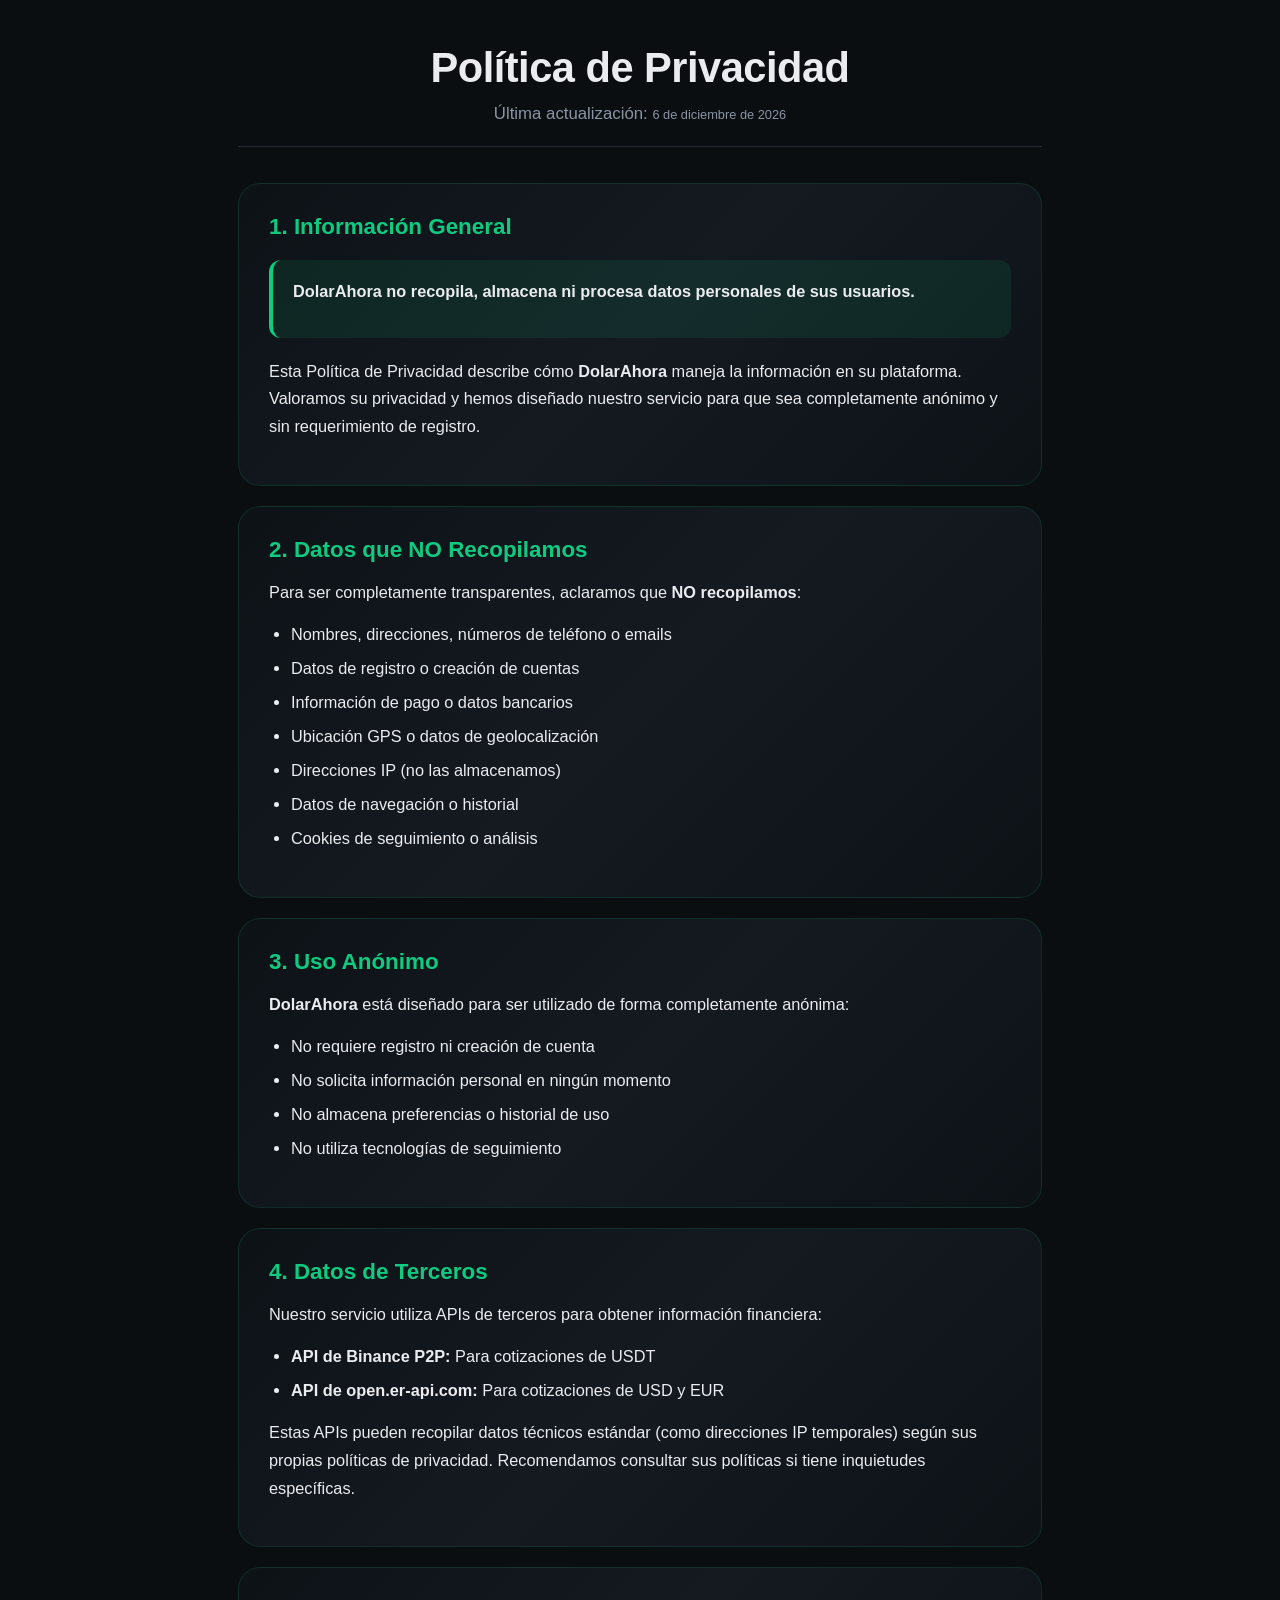
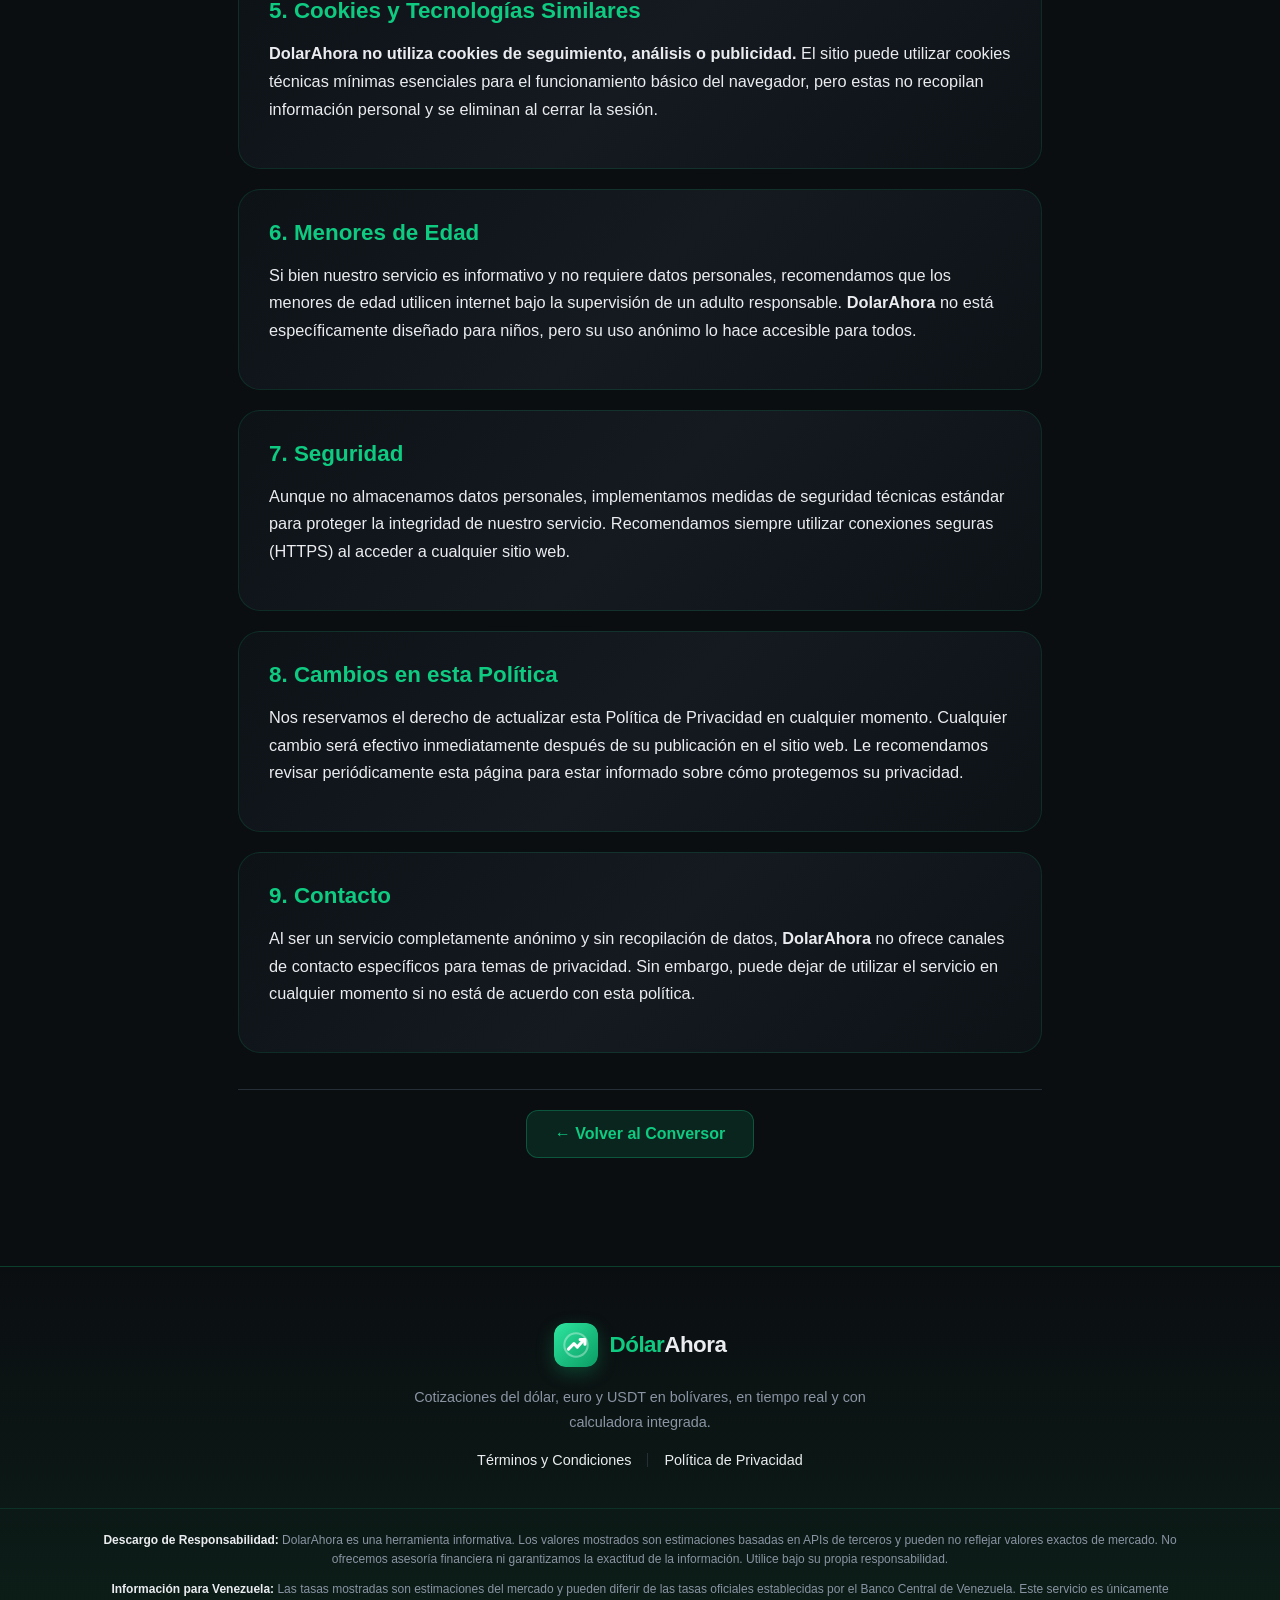
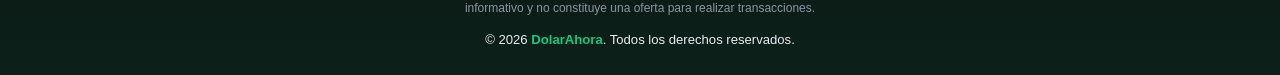
==== commit 81697195: "Rediseño de tarjetas y footer con iconos por moneda y estilo unificado Co-Authored-By: Claude Sonnet" ====
--- a/privacidad.html
+++ b/privacidad.html
@@ -107,7 +107,25 @@
             </div>
         </main>
     </div>
-    
+    <footer class="piePagina">
+        <div class="pieContenido">
+            <a class="pieMarca" href="/"><img src="logo.svg" alt="" width="44" height="44"><span><span class="resaltadoVerde">Dólar</span>Ahora</span></a>
+            <p class="pieDescripcion">Cotizaciones del dólar, euro y USDT en bolívares, en tiempo real y con calculadora integrada.</p>
+            <nav class="pieEnlaces">
+                <a href="terminos.html">Términos y Condiciones</a>
+                <span></span>
+                <a href="privacidad.html">Política de Privacidad</a>
+            </nav>
+        </div>
+        <div class="pieInferior">
+            <div class="pieInferiorContenido">
+                <p class="texto-aviso"><strong>Descargo de Responsabilidad:</strong> DolarAhora es una herramienta informativa. Los valores mostrados son estimaciones basadas en APIs de terceros y pueden no reflejar valores exactos de mercado. No ofrecemos asesoría financiera ni garantizamos la exactitud de la información. Utilice bajo su propia responsabilidad.</p>
+                <p class="texto-aviso"><strong>Información para Venezuela:</strong> Las tasas mostradas son estimaciones del mercado y pueden diferir de las tasas oficiales establecidas por el Banco Central de Venezuela. Este servicio es únicamente informativo y no constituye una oferta para realizar transacciones.</p>
+                <p class="pieCopyright">© <span id="anioActual">2026</span> <a href="/">DolarAhora</a>. Todos los derechos reservados.</p>
+            </div>
+        </div>
+    </footer>
+    <script>document.getElementById('anioActual').textContent = new Date().getFullYear();</script>
     <script>
         // Actualizar fecha automáticamente
         document.getElementById('fechaActual').textContent = new Date().toLocaleDateString('es-ES', {
--- a/style.css
+++ b/style.css
@@ -75,6 +75,10 @@
 }
 
 .indicadorTiempo {
+    padding: 8px 16px;
+    background: rgba(14, 203, 129, 0.06);
+    border: 1px solid rgba(14, 203, 129, 0.16);
+    border-radius: 14px;
     display: flex;
     flex-direction: column;
     align-items: flex-end;
@@ -96,6 +100,8 @@
 /* =================== SECCIÓN PRINCIPAL =================== */
 .contenidoPrincipal { flex: 1; }
 
+.tituloSeccion, .descripcionSeccion { text-align: center; }
+
 .tituloSeccion {
     font-size: 1.4rem;
     font-weight: 700;
@@ -103,6 +109,7 @@
 }
 
 .descripcionSeccion {
+    margin-bottom: 28px;
     color: var(--texto-suave);
     font-size: 0.9rem;
     margin: 4px 0 22px;
@@ -111,18 +118,23 @@
 .contenedorTarjetas {
     display: grid;
     grid-template-columns: repeat(auto-fit, minmax(min(100%, 320px), 1fr));
-    gap: 20px;
+    gap: 24px;
 }
 
 .tarjetaMoneda {
-    background: linear-gradient(160deg, var(--superficie-2), var(--superficie));
-    border: 1px solid var(--borde);
-    border-radius: var(--radio);
-    padding: 22px;
+    position: relative;
+    overflow: hidden;
+    isolation: isolate;
     display: flex;
     flex-direction: column;
-    gap: 18px;
-    transition: border-color 0.2s, transform 0.2s;
+    align-items: center;
+    text-align: center;
+    padding: 34px 26px 26px;
+    background: linear-gradient(135deg, #0D1217, var(--superficie) 50%, #0D1217);
+    border: 1px solid rgba(14, 203, 129, 0.14);
+    border-radius: 22px;
+    box-shadow: 0 24px 50px -24px rgba(0, 0, 0, 0.8);
+    transition: border-color 0.4s, transform 0.4s, box-shadow 0.4s;
     animation: desvanecerEntrada 0.4s ease-out both;
 }
 
@@ -131,52 +143,113 @@
 
 .tarjetaMoneda:hover {
     border-color: rgba(14, 203, 129, 0.45);
-    transform: translateY(-2px);
-}
-
-.encabezadoTarjeta {
-    display: flex;
-    align-items: center;
-    gap: 12px;
-}
-
-.simboloMoneda {
-    width: 42px;
-    height: 42px;
-    flex-shrink: 0;
-    display: grid;
-    place-items: center;
-    font-size: 1.35rem;
-    font-weight: 700;
-    color: var(--verde);
-    background: rgba(14, 203, 129, 0.12);
-    border-radius: 12px;
-}
-
-.infoMoneda { flex: 1; min-width: 0; }
-
-.nombreMoneda {
-    font-size: 1rem;
-    font-weight: 600;
-    white-space: nowrap;
+    transform: translateY(-4px);
+    box-shadow: 0 28px 60px -22px rgba(14, 203, 129, 0.25);
+}
+
+.tarjetaMoneda > * { position: relative; z-index: 1; }
+
+.fondoTarjeta {
+    position: absolute !important;
+    inset: 0;
+    z-index: 0 !important;
+    pointer-events: none;
     overflow: hidden;
-    text-overflow: ellipsis;
-}
-
-.codigoMoneda {
-    font-size: 0.78rem;
-    color: var(--texto-suave);
-    margin-top: 2px;
-}
+}
+
+.fondoTarjeta .brillo {
+    position: absolute;
+    inset: 0;
+    background: linear-gradient(to top right, rgba(14, 203, 129, 0.05), rgba(14, 203, 129, 0.1));
+    opacity: 0.5;
+    transition: opacity 0.5s;
+}
+
+.tarjetaMoneda:hover .brillo { opacity: 1; }
+
+.fondoTarjeta .orbe {
+    position: absolute;
+    border-radius: 50%;
+    background: var(--verde);
+    filter: blur(60px);
+    opacity: 0.14;
+    transition: opacity 0.7s, transform 0.7s;
+}
+
+.fondoTarjeta .orbeA { width: 190px; height: 190px; bottom: -80px; left: -80px; }
+.fondoTarjeta .orbeB { width: 90px; height: 90px; top: -30px; right: -20px; opacity: 0.1; }
+
+.tarjetaMoneda:hover .orbeA { opacity: 0.26; transform: scale(1.15); }
+
+.fondoTarjeta .barrido {
+    position: absolute;
+    inset: 0;
+    background: linear-gradient(90deg, transparent, rgba(14, 203, 129, 0.08), transparent);
+    transform: translateX(120%) skewX(-12deg);
+    transition: transform 1s;
+}
+
+.tarjetaMoneda:hover .barrido { transform: translateX(-120%) skewX(-12deg); }
 
 .etiquetaActualizado {
+    position: absolute !important;
+    top: 14px;
+    right: 14px;
     background: rgba(14, 203, 129, 0.1);
     color: var(--verde);
     padding: 4px 10px;
     border-radius: 999px;
-    font-size: 0.72rem;
+    font-size: 0.7rem;
     font-weight: 500;
     white-space: nowrap;
+}
+
+.iconoMoneda {
+    position: relative;
+    margin-bottom: 20px;
+}
+
+.iconoMoneda::before {
+    content: "";
+    position: absolute;
+    inset: 0;
+    border-radius: 50%;
+    border: 2px solid rgba(14, 203, 129, 0.3);
+    animation: anilloPulso 2.6s ease-out infinite;
+}
+
+.iconoMoneda span {
+    display: grid;
+    place-items: center;
+    width: 76px;
+    height: 76px;
+    border-radius: 50%;
+    color: var(--verde);
+    background: linear-gradient(135deg, rgba(14, 203, 129, 0.16), rgba(14, 203, 129, 0.04));
+    border: 1px solid rgba(14, 203, 129, 0.35);
+    box-shadow: 0 10px 30px -10px rgba(14, 203, 129, 0.45);
+    transition: transform 0.5s;
+}
+
+.iconoMoneda svg { width: 36px; height: 36px; transition: transform 0.7s; }
+
+.tarjetaMoneda:hover .iconoMoneda span { transform: scale(1.08) rotate(8deg); }
+.tarjetaMoneda:hover .iconoMoneda svg { transform: rotate(-8deg); }
+
+.nombreMoneda {
+    font-size: 1.35rem;
+    font-weight: 700;
+    letter-spacing: -0.3px;
+    background: linear-gradient(90deg, var(--texto), #fff, var(--texto));
+    -webkit-background-clip: text;
+    background-clip: text;
+    color: transparent;
+}
+
+.codigoMoneda {
+    font-size: 0.78rem;
+    color: var(--texto-suave);
+    margin: 4px 0 18px;
 }
 
 .valorPrincipal {
@@ -185,7 +258,22 @@
     letter-spacing: -1px;
     font-variant-numeric: tabular-nums;
     line-height: 1.1;
-}
+    min-height: 1.1em;
+    margin-bottom: 22px;
+}
+
+.valorPrincipal::after {
+    content: "";
+    display: block;
+    width: 34%;
+    height: 2px;
+    margin: 18px auto 0;
+    border-radius: 2px;
+    background: linear-gradient(90deg, transparent, var(--verde), transparent);
+    transition: width 0.5s;
+}
+
+.tarjetaMoneda:hover .valorPrincipal::after { width: 55%; }
 
 .valorMoneda {
     font-size: 1rem;
@@ -208,9 +296,11 @@
 
 /* =================== CALCULADORA =================== */
 .calculadoraMoneda {
+    width: 100%;
     margin-top: auto;
     padding-top: 18px;
-    border-top: 1px solid var(--borde);
+    border-top: 1px solid rgba(14, 203, 129, 0.14);
+    text-align: left;
 }
 
 .etiquetaCalculadora {
@@ -273,35 +363,97 @@
     font-weight: 700;
 }
 
-/* =================== PIE =================== */
-.piePagina { margin-top: 36px; }
-
-.aviso-legal {
-    background: rgba(246, 70, 93, 0.06);
-    border: 1px solid rgba(246, 70, 93, 0.14);
+.piePagina {
+    margin-top: 64px;
+    width: 100%;
+    background: linear-gradient(180deg, var(--fondo) 0%, #0C2019 100%);
+    border-top: 1px solid rgba(14, 203, 129, 0.18);
+}
+
+.pieContenido {
+    max-width: 1120px;
+    margin: 0 auto;
+    padding: 56px 20px 40px;
+    display: flex;
+    flex-direction: column;
+    align-items: center;
+    gap: 18px;
+    text-align: center;
+}
+
+.pieMarca {
+    display: flex;
+    align-items: center;
+    gap: 12px;
+    text-decoration: none;
+    color: var(--texto);
+    font-size: 1.4rem;
+    font-weight: 700;
+    letter-spacing: -0.5px;
+}
+
+.pieMarca img {
     border-radius: 12px;
-    padding: 16px 18px;
+    box-shadow: 0 6px 18px rgba(14, 203, 129, 0.25);
+}
+
+.pieDescripcion {
+    max-width: 520px;
+    color: var(--texto-suave);
+    font-size: 0.9rem;
+    line-height: 1.7;
+}
+
+.pieEnlaces {
+    display: flex;
+    align-items: center;
+    gap: 16px;
+}
+
+.pieEnlaces a {
+    color: var(--texto);
+    font-size: 0.9rem;
+    font-weight: 500;
+    text-decoration: none;
+    transition: color 0.2s;
+}
+
+.pieEnlaces a:hover { color: var(--verde); }
+
+.pieEnlaces span {
+    width: 1px;
+    height: 14px;
+    background: var(--borde);
+}
+
+.pieInferior {
+    border-top: 1px solid rgba(14, 203, 129, 0.14);
+}
+
+.pieInferiorContenido {
+    max-width: 1120px;
+    margin: 0 auto;
+    padding: 22px 20px 28px;
     display: grid;
     gap: 10px;
+    text-align: center;
 }
 
 .texto-aviso {
     color: var(--texto-suave);
-    font-size: 0.78rem;
+    font-size: 0.75rem;
     line-height: 1.6;
-    text-align: center;
-}
-
-.texto-aviso strong { color: var(--texto); }
-
-.texto-aviso a {
-    color: var(--verde);
-    text-decoration: none;
-    font-weight: 600;
-    padding: 0 6px;
-}
-
-.texto-aviso a:hover { text-decoration: underline; }
+}
+
+.texto-aviso strong { color: var(--texto); font-weight: 600; }
+
+.pieCopyright {
+    color: var(--texto);
+    font-size: 0.82rem;
+    margin-top: 4px;
+}
+
+.pieCopyright a { color: var(--verde); text-decoration: none; font-weight: 600; }
 
 /* =================== PÁGINAS LEGALES =================== */
 .contenedor-legal {
@@ -333,9 +485,9 @@
 }
 
 .seccion-legal {
-    background: linear-gradient(160deg, var(--superficie-2), var(--superficie));
-    border: 1px solid var(--borde);
-    border-radius: var(--radio);
+    background: linear-gradient(135deg, #0D1217, var(--superficie) 50%, #0D1217);
+    border: 1px solid rgba(14, 203, 129, 0.14);
+    border-radius: 22px;
     padding: clamp(20px, 4vw, 30px);
     margin-bottom: 20px;
     animation: desvanecerEntrada 0.4s ease-out both;
@@ -422,6 +574,11 @@
 
 .actualizando { animation: parpadeoVerde 1.5s infinite; }
 
+@keyframes anilloPulso {
+    0% { transform: scale(1); opacity: 0.8; }
+    80%, 100% { transform: scale(1.5); opacity: 0; }
+}
+
 @keyframes desvanecerEntrada {
     from { opacity: 0; transform: translateY(10px); }
     to { opacity: 1; transform: translateY(0); }
@@ -449,7 +606,9 @@
 
     .indicadorTiempo { align-items: flex-start; }
 
-    .tarjetaMoneda { padding: 18px; }
+    .tarjetaMoneda { padding: 30px 18px 20px; }
+
+    .pieContenido { padding: 44px 16px 32px; }
 
     .boton-volver { width: 100%; justify-content: center; }
 }
